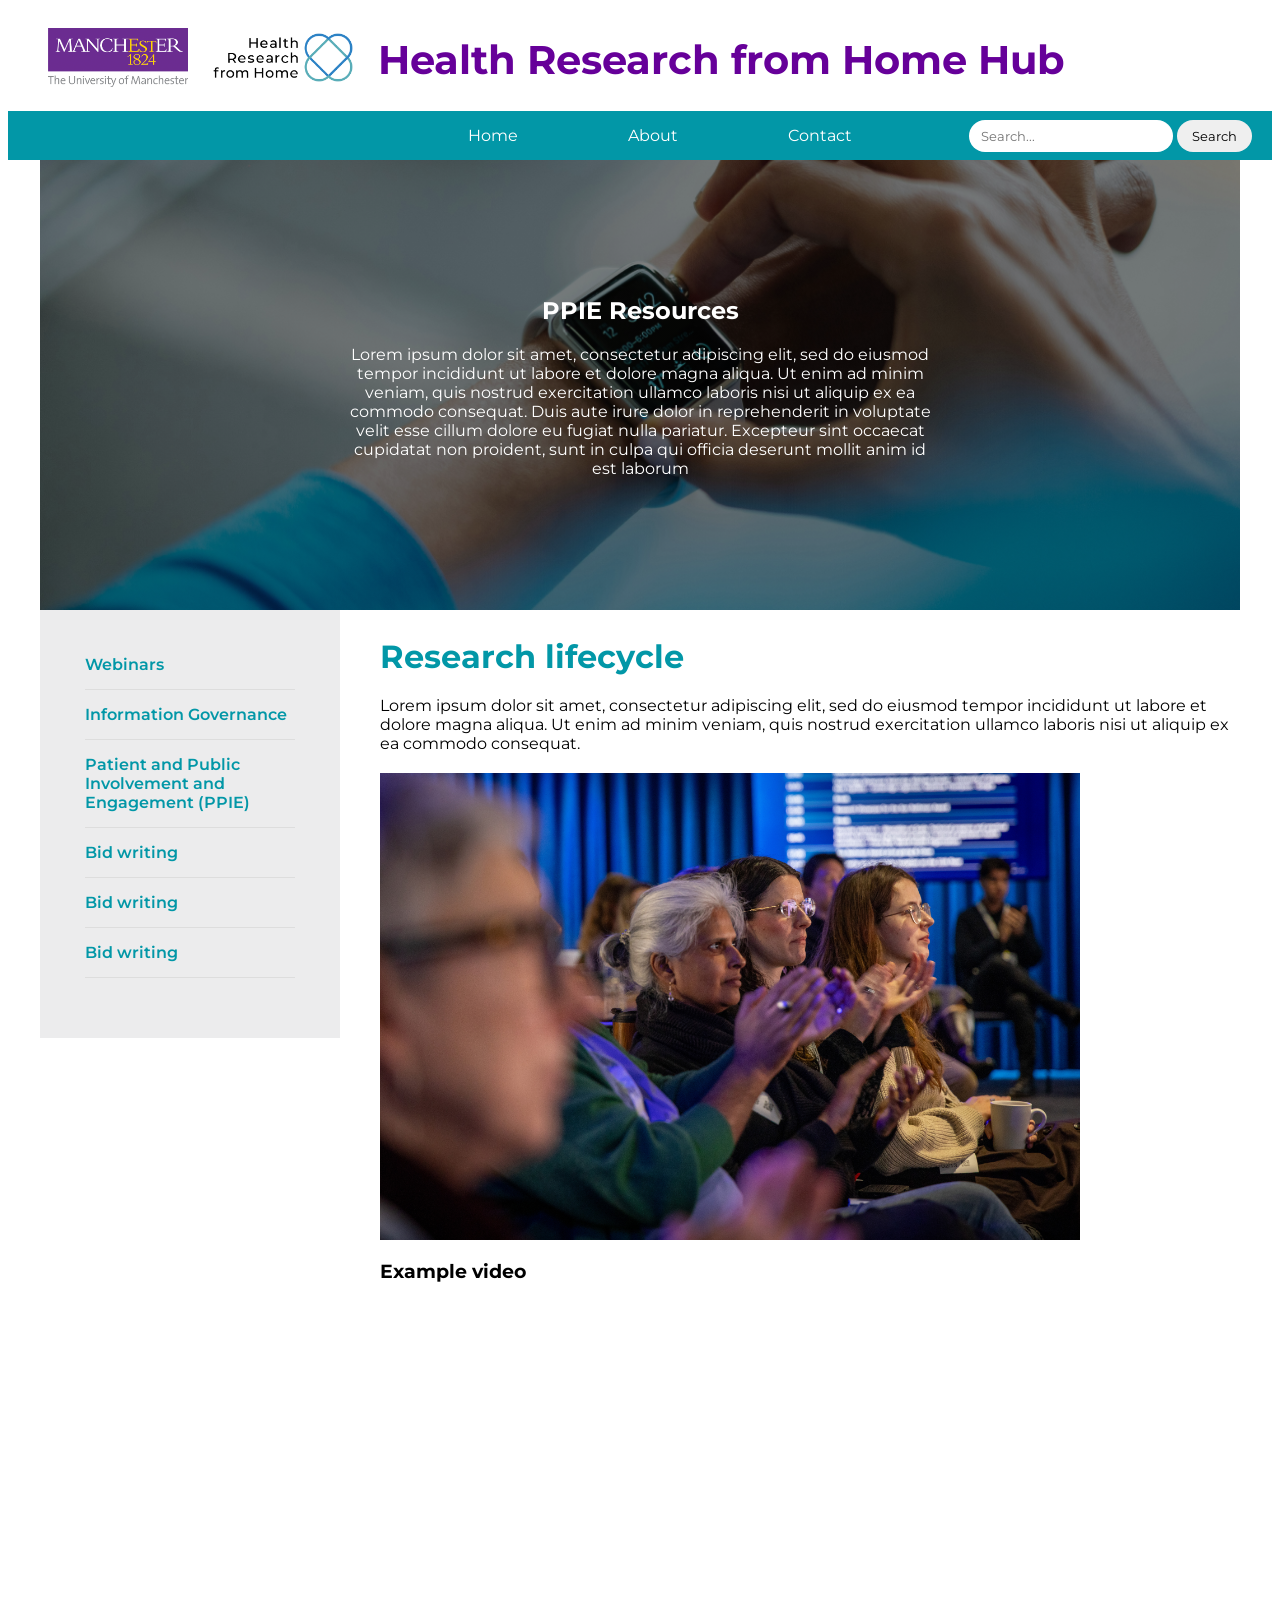
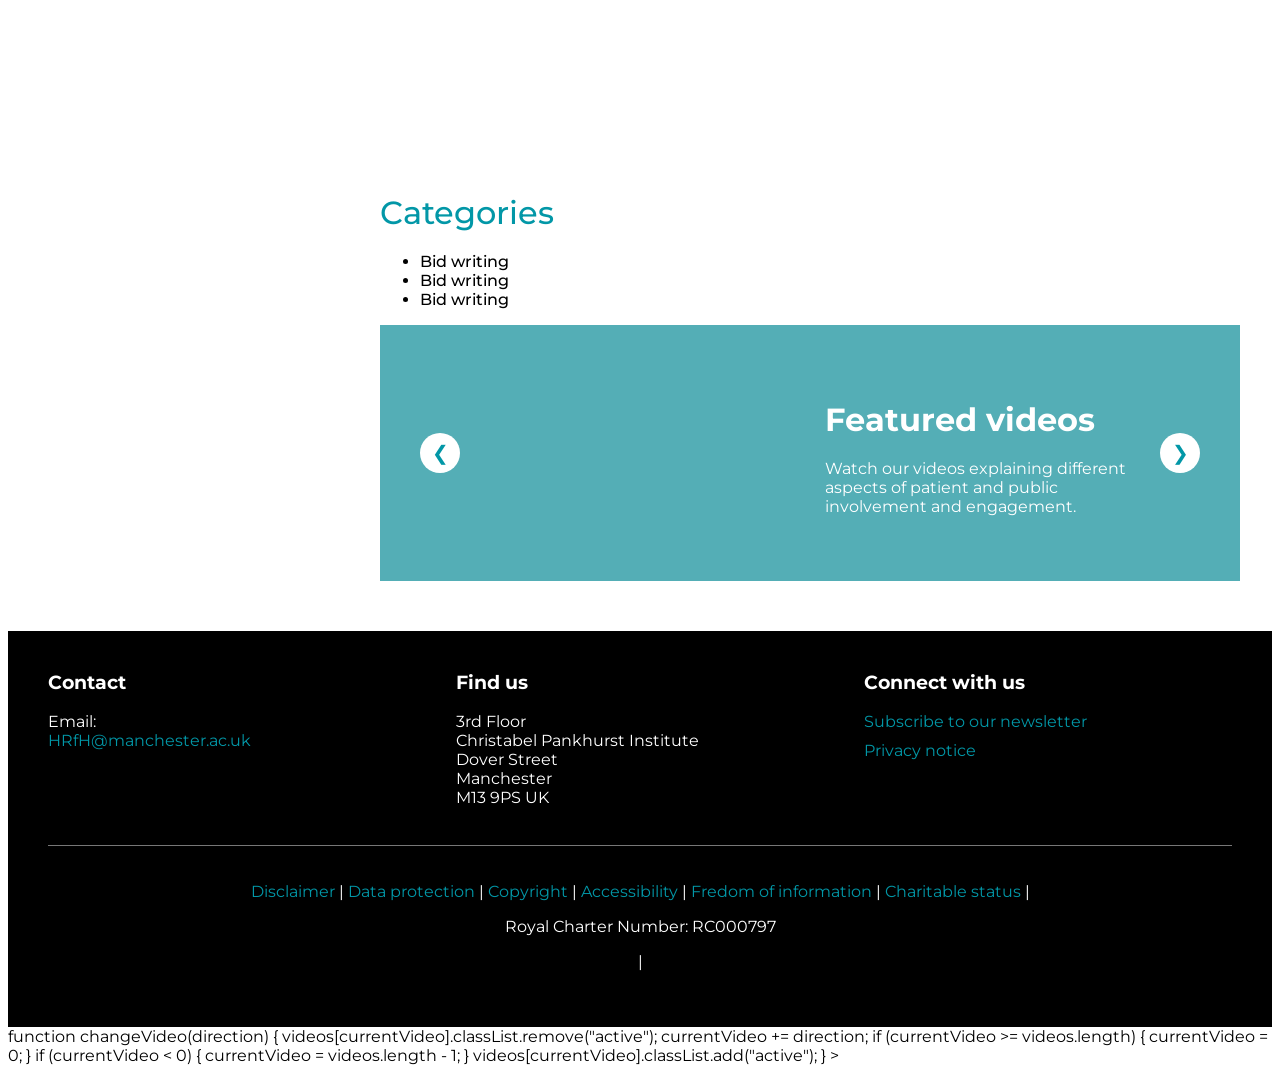
==== ppie.html @ d04a8154 "example ppie page" ====
<!DOCTYPE html>
<html lang="en">

<head>

    <meta charset="UTF-8">
    <meta name="viewport" content="width=device-width, initial-scale=1.0">

    <title>PPIE Resources</title>

    <link rel="stylesheet" href="style.css">

    <!-- Google Font -->
    <link rel="preconnect" href="https://fonts.googleapis.com">
    <link rel="preconnect" href="https://fonts.gstatic.com" crossorigin>
    <link href="https://fonts.googleapis.com/css2?family=Montserrat:wght@100..900&display=swap" rel="stylesheet">

</head>


<body>


<header>

    <div class="logo-title">

        <a href="https://www.manchester.ac.uk/">
            <img src="Images/TAB_col_white_background.png" 
                 alt="University of Manchester logo" 
                 class="logo">
        </a>


        <a href="index.html">
            <img src="Images/HRfH Landscape RGB Logo BLACK TEXT HIGH (1).png" 
                 alt="Health Research from Home logo" 
                 class="logo">
        </a>
        <a href="index.html">
            <h1>Health Research from Home Hub</h1>
        </a>

    </div>



    <nav>
        <ul>
            <li><a href="#">Home</a></li>
            <li><a href="#">About</a></li>
            <li><a href="#">Contact</a></li>

        </ul>

        <form class="search-bar">

            <input type="text" placeholder="Search...">

            <button type="submit">
                Search
            </button>

        </form>


    </nav>


</header>



<div class="site-container">

<main>

    <div class="content-container">
        <div class="hero-image">
            <div class="hero-text">
                <h2>PPIE Resources</h2>
                <p>Lorem ipsum dolor sit amet, consectetur adipiscing elit, sed do eiusmod tempor incididunt ut labore et dolore magna aliqua. Ut enim ad minim veniam, quis nostrud exercitation ullamco laboris nisi ut aliquip ex ea commodo consequat. Duis aute irure dolor in reprehenderit in voluptate velit esse cillum dolore eu fugiat nulla pariatur. Excepteur sint occaecat cupidatat non proident, sunt in culpa qui officia deserunt mollit anim id est laborum</p>
            </div>
        </div>


        <div class="page-layout">
            <aside class="sidebar">
                <ul>
                    <li><a href="https://github.com/Health-Research-From-Home/Webinars">Webinars</a></li>
                    <li><a href="#">Information Governance</a></li>
                    <li><a href="#">Patient and Public Involvement and Engagement (PPIE)</a></li>
                    <li><a href="#">Bid writing</a></li>
                    <li><a href="#">Bid writing</a></li>
                    <li><a href="#">Bid writing</a></li>
                </ul>

            </aside>

<section id="PPIE-text">
    <h2>Research lifecycle</h2>
    <p> Lorem ipsum dolor sit amet, consectetur adipiscing elit, sed do eiusmod 
        tempor incididunt ut labore et dolore magna aliqua. Ut enim ad minim veniam,
        quis nostrud exercitation ullamco laboris nisi ut aliquip ex ea commodo
        consequat. </p>
    <img src="Images/people.jpg" 
         alt="Researchers working together"
         class="content-image">

<section id="videos">
    <h3>Example video</h3>
    <div class="video-box">
        <iframe 
            src="https://www.youtube.com/embed/w8VZLBjD2kw"
            title="Research video"
            allowfullscreen>
        </iframe>
    </div>

<div class="PPIE-categories">
    <h2>Categories</h2>
    <ul>
        <li><a href="#">Bid writing</a></li>
        <li><a href="#">Bid writing</a></li>
        <li><a href="#">Bid writing</a></li>
    </ul>
</div>

<section class="ppie-image-and-text">
    <button class="carousel-arrow prev" onclick="changeVideo(-1)">
        &#10094;
    </button>


    <div class="ppie-video">
        <div class="video-slide active">
            <iframe 
                src="https://www.youtube.com/embed/w8VZLBjD2kw"
                title="Research video"
                allowfullscreen>
            </iframe>
        </div>

        <div class="video-slide">
            <iframe 
                src="https://www.youtube.com/embed/3BJJ30AziPw"
                title="Research video"
                allowfullscreen>
            </iframe>
        </div>
    </div>


    <div class="ppie-image-and-text-text">
        <h2>Featured videos</h2>
        <p>Watch our videos explaining different aspects of patient and public 
            involvement and engagement. </p>
    </div>
    <button class="carousel-arrow next" onclick="changeVideo(1)">
        &#10095;
    </button>

</section>

</div>

</main>

</div>





 <footer>

    <div class="footer-columns">

        <div class="footer-column">
            <h3>Contact</h3>
            <p>Email: <a href="mailto:HRfH@manchester.ac.uk">HRfH@manchester.ac.uk</a></p>
        </div>

        <div class="footer-column">
            <h3>Find us</h3>
            <p>3rd Floor <br>
                Christabel Pankhurst Institute <br>
                Dover Street <br>
                Manchester <br>
                M13 9PS
                UK </p>
        </div>

        <div class="footer-column">
            <h3>Connect with us</h3>
            <a href="https://emarketing.manchester.ac.uk/l/166/hrfhsubscribe">Subscribe to our newsletter</a>
            <a href="https://documents.manchester.ac.uk/display.aspx?DocID=74034">Privacy notice</a>
        </div>

    </div>

    <div class="footer-links">
        <p>
            <a href="https://www.manchester.ac.uk/disclaimer/">Disclaimer</a> |
            <a href="https://www.manchester.ac.uk/about/privacy-information/data-protection/">Data protection</a> |
            <a href="https://www.manchester.ac.uk/copyright/">Copyright</a> |
            <a href="https://sites.manchester.ac.uk/health-research-from-home/accessibility.php">Accessibility</a> |
            <a href="https://www.manchester.ac.uk/about/privacy-information/freedom-information/">Fredom of information</a> |
            <a href="https://www.manchester.ac.uk/about/governance/charitable-status/">Charitable status</a> |
            <p>Royal Charter Number: RC000797</p>|
        </p>
    </div>

</footer>

function changeVideo(direction) {

    videos[currentVideo].classList.remove("active");

    currentVideo += direction;

    if (currentVideo >= videos.length) {
        currentVideo = 0;
    }

    if (currentVideo < 0) {
        currentVideo = videos.length - 1;
    }

    videos[currentVideo].classList.add("active");

}

</body>
</html>>
---- style.css ----
/*homepage */

body {
      font-family: "Montserrat", sans-serif;
}

/* Top logo + title area */
.logo-title {
    display: flex;
    align-items: center;
    gap: 20px;
    padding: 20px;
}

/* Logo size */
.logo {
    width: 140px;
    height: auto;
    object-fit: contain;
    
}

/* Heading styling */
.logo-title h1 {
    margin: 0;
    font-size: 40px;
}

.logo-title {
    display: flex;
    align-items: center;
    gap: 25px;
    padding: 20px 40px;
}

nav {
    background-color: #0297A7;
    position: relative;
    padding: 15px 40px;
}

nav ul {
    display: flex;
    justify-content: center;
    list-style: none;
    gap: 30px;
    margin: 0;
}

nav a {
    color: white;
    text-decoration: none;
    padding: 15px 40px;
    border-radius: 0px;
    transition: background-color 0.3s ease;
}

nav a:hover {
    background-color: grey;
}

.search-bar {
    position: absolute;
    right: 20px;
    top: 50%;
    transform: translateY(-50%);
}

.search-bar input {
    width: 180px;
    padding: 8px 12px;
    border-radius: 20px;
    border: none;
    font-family: inherit;
}

.search-bar button {
    padding: 8px 15px;
    border-radius: 20px;
    border: none;
    cursor: pointer;
    font-family: inherit;
}

nav a {
    color: white;
    text-decoration: none;
}

.logo-title h1 {
    color: #660099;
}

.logo-title a {
    text-decoration: none;
    color: inherit;
}

body, html {
    height: 100%;
}

.hero-image {
    background-image: linear-gradient(
        rgba(0, 0, 0, 0.5),
        rgba(0, 0, 0, 0.5)
    ), url("Images/Smart watch(1).jpg");

    height: 50vh;

    background-position: center;
    background-repeat: no-repeat;
    background-size: cover;

    position: relative;
}

.hero-text {
  text-align: center;
  position: absolute;
  top: 50%;
  left: 50%;
  transform: translate(-50%, -50%);
  color: white;
}
header {
    margin: 0;
    padding: 0;
}


.intro {
    display: flex;
    align-items: center;
    background-color: #f2f2f2;
    padding: 40px;
    gap: 40px;
}

.intro-image {
    flex: 1;
}

.intro-image img {
    width: 100%;
    height: 300px;
    object-fit: cover;
    border-radius: 8px;
}

.intro-text {
    flex: 1;
}

.intro-text h2{
    flex: 1;
    color: #0297A7;
}

main {
    margin: 0;
    padding: 0;
}


.cards {
    display: grid;
    grid-template-columns: repeat(4, 1fr);
    gap: 20px;
    padding: 40px;
}

.card {
    background-color: #ececed;
    box-shadow: 0 4px 8px rgba(0,0,0,0.2);
    border-radius: 8px;
    overflow: hidden;
    text-align: center;

    display: flex;
    flex-direction: column;
}

.container {
    padding: 15px;
    display: flex;
    flex-direction: column;
    flex-grow: 1;
}


.card ul{
    text-align: left;
    display: inline-block;
}

.card img {
    width: 100%;
    height: 200px;
    object-fit: cover;
}

.container {
    padding: 15px;
}

.card-button {
    margin-top: auto;
    align-self: center;
    padding: 10px 20px;
    background-color: #0297A7;
    color: white;
    border-radius: 5px;
    text-decoration: none;
    font-family: inherit;
}

.card-button:hover {
    opacity: 0.8;
}

.card {
    color: inherit;
    text-decoration: none;
}

.container {
  position: relative;
}

.category {
    display: flex;
    align-items: center;
    background-color: #0297A7;
    padding: 40px;
    gap: 40px;
    color: white;
    margin-bottom: 50px;
}

.category-image {
    flex: 1;
}

.category-image img {
    width: 100%;
    height: 300px;
    object-fit: cover;
    border-radius: 8px;
}

.category-text {
    flex: 1;
}

.category-buttons {
    display: flex;
    gap: 15px;
    flex-wrap: wrap;
}

.category-buttons button {
    font-family: inherit;
    padding: 10px 25px;
    border: none;
    border-radius: 5px;
    background-color: white;
    color: #0297A7;
    cursor: pointer;
}

.category-buttons button:hover {
    opacity: 0.8;
}

.site-container {
    max-width: 1200px;
    margin: 0 auto;
    padding: 0 30px;
}

@media (max-width: 768px) {

    .site-container {
        padding: 0 20px;
    }

}

footer {
    background-color: black;
    color: white;
    padding: 40px;
}

.footer-columns {
    display: grid;
    grid-template-columns: repeat(3, 1fr);
    gap: 40px;
    max-width: 1200px;
    margin: auto;
}

.footer-column a {
    color: #0297A7;
    text-decoration: none;
    display: block;
    margin-bottom: 10px;
}
.footer-column h3 {
    margin-top: 0;
}

.footer-column p {
    margin: 8px 0;
}


.footer-links {
    border-top: 1px solid #777;
    margin-top: 30px;
    padding-top: 20px;
    text-align: center;
}

.footer-links a {
    color: #0297A7;
    text-decoration: none;
}

@media (max-width: 700px) {
    .footer-columns {
        grid-template-columns: 1fr;
        text-align: center;
    }
}

/*ppie page */

.page-layout {
    display: flex;
    gap: 40px;
    padding-top: 0;
    padding-left: 0;
    padding-right: 0;
}

.content {
    padding-top: 40px;
}

.sidebar {
    padding: 25px;
    position: sticky;
    top: 20px;
    height: fit-content;
    background-color: #ececed;
}


.sidebar {
    width: 250px;
    flex-shrink: 0;
}


.sidebar ul {
    list-style: none;
    padding: 0;
    margin: 0;
    padding: 20px;
}


.sidebar li {
    margin-bottom: 15px;
    border-bottom: 1px solid #ddd;
    padding-bottom: 15px;
    margin-bottom: 15px;
}


.sidebar a {
    color: #0297A7;
    text-decoration: none;
    font-weight: 600;
}


.sidebar a:hover {
    text-decoration: underline;
}

.content-image {
    width: 100%;
    max-width: 700px;
    height: auto;
    display: block;
    margin: 20px 0;
}

#PPIE-text h2 {
    color: #0297A7;
    font-size: 2rem;
    margin-bottom: 20px;
}

/* other example video */
.video-box {
    padding: 30px;
    border-radius: 8px;
    margin-top: 30px;
}


.video-box iframe {
    width: 100%;
    max-width: 700px;
    aspect-ratio: 16 / 9;
    border: none;
    display: block;
}

.PPIE-categories h2 {
    color: black;
    font-weight: 500;
}

.PPIE-categories a {
    color: black;
    text-decoration: none;
    font-weight: 500;
}

/*video carousel example */
.ppie-image-and-text {
    display: flex;
    align-items: center;
    background-color: #54AEB6;
    padding: 40px;
    gap: 30px;
    margin-bottom: 50px;
}

.carousel-arrow {
    flex-shrink: 0;
    background-color: white;
    color: #0297A7;
    border: none;
    width: 40px;
    height: 40px;
    border-radius: 50%;
    cursor: pointer;
    font-size: 20px;
}


.carousel-arrow:hover {
    opacity: 0.8;
}

.ppie-video {
    flex: 1;
}


.video-slide {
    display: none;
}


.video-slide.active {
    display: block;
}


.video-slide iframe {
    width: 100%;
    aspect-ratio: 16 / 9;
    border: none;
}

.ppie-image-and-text-text {
    flex: 1;
    color: white;
}

#PPIE-text .ppie-image-and-text-text h2 {
    color: white;
}
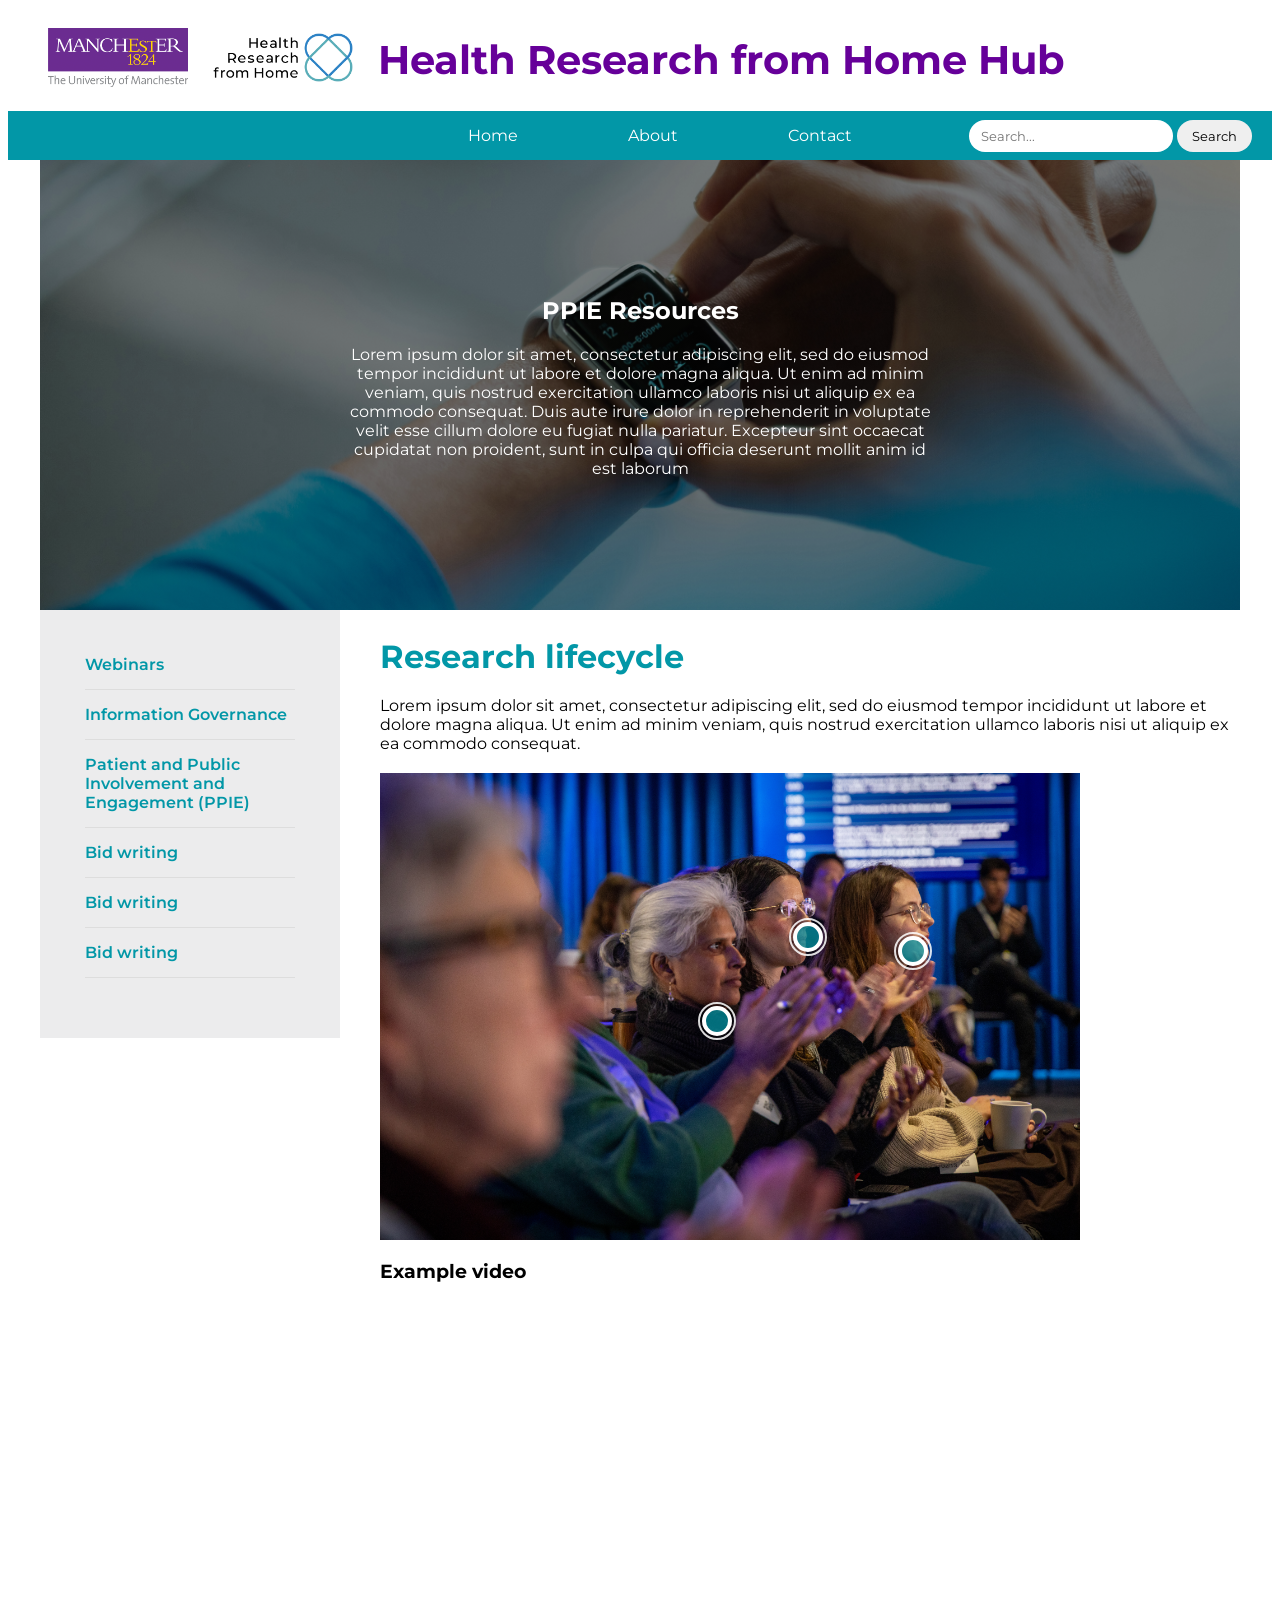
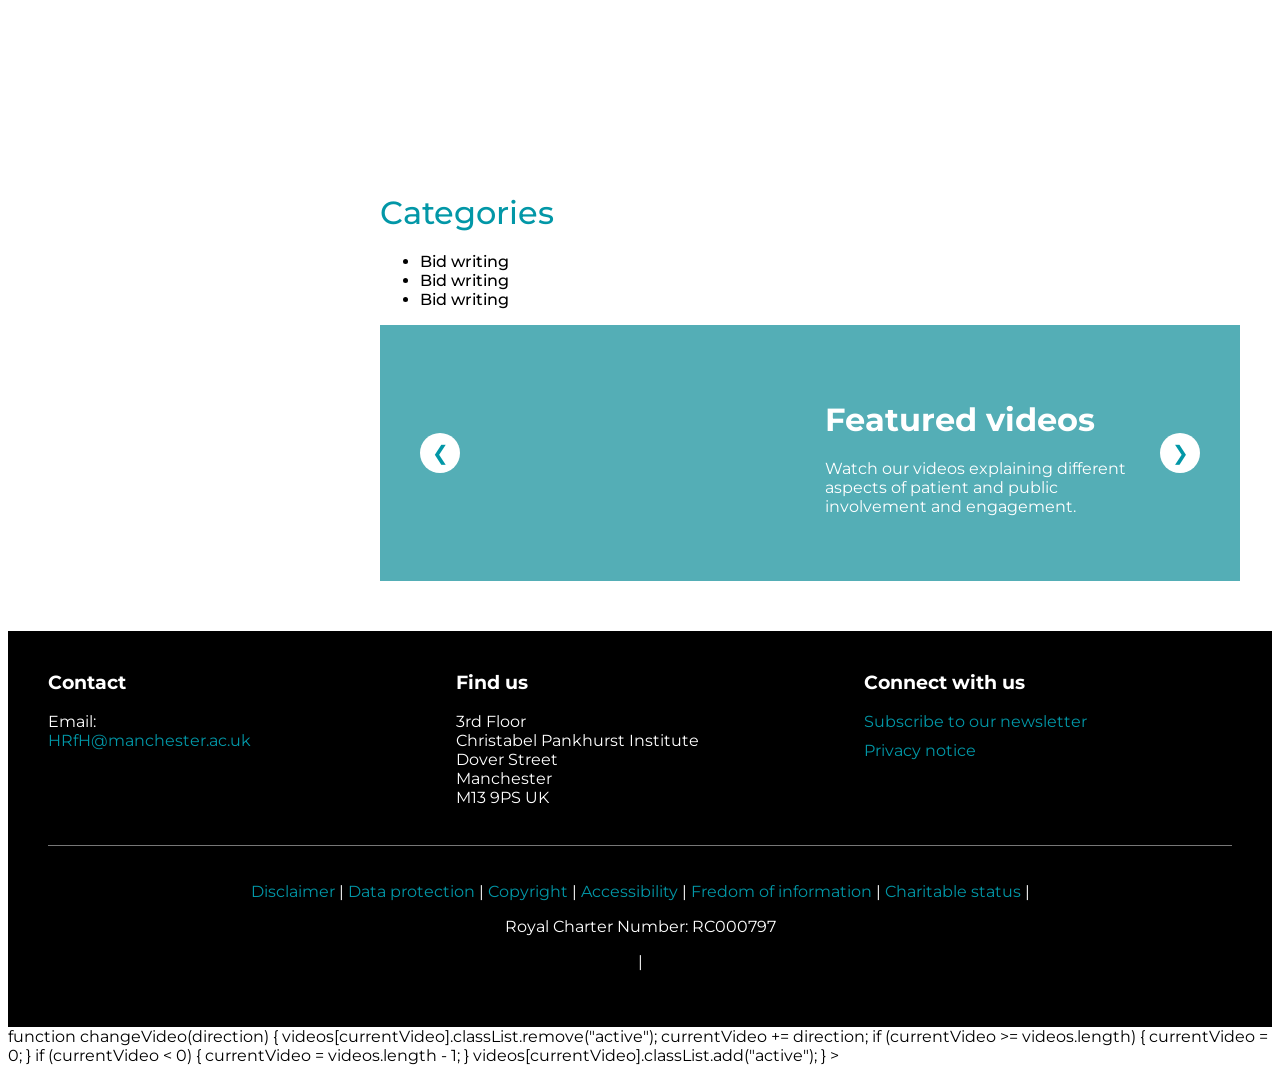
==== commit e114e6d4: "Added hover dots to the PPIE page image." ====
--- a/ppie.html
+++ b/ppie.html
@@ -103,9 +103,41 @@
         tempor incididunt ut labore et dolore magna aliqua. Ut enim ad minim veniam,
         quis nostrud exercitation ullamco laboris nisi ut aliquip ex ea commodo
         consequat. </p>
-    <img src="Images/people.jpg" 
-         alt="Researchers working together"
-         class="content-image">
+    <div class="interactive-image" aria-label="Explore PPIE topics in the research lifecycle">
+        <img src="Images/people.jpg"
+             alt="Audience members taking part in a research event"
+             class="content-image">
+
+        <a class="image-hotspot hotspot-planning" href="#bid-writing"
+           aria-label="Planning with people — go to Bid writing">
+            <span class="hotspot-marker" aria-hidden="true"></span>
+            <span class="hotspot-card">
+                <strong>Planning with people</strong>
+                Bring public contributors into the process early to help shape a clear, relevant proposal.
+                <span class="hotspot-link">Explore bid writing <span aria-hidden="true">→</span></span>
+            </span>
+        </a>
+
+        <a class="image-hotspot hotspot-perspectives" href="#bid-writing"
+           aria-label="Different perspectives — go to Bid writing">
+            <span class="hotspot-marker" aria-hidden="true"></span>
+            <span class="hotspot-card">
+                <strong>Different perspectives</strong>
+                Show how lived experience has influenced the research question, design and outcomes.
+                <span class="hotspot-link">Explore bid writing <span aria-hidden="true">→</span></span>
+            </span>
+        </a>
+
+        <a class="image-hotspot hotspot-impact" href="#bid-writing"
+           aria-label="Making an impact — go to Bid writing">
+            <span class="hotspot-marker" aria-hidden="true"></span>
+            <span class="hotspot-card hotspot-card-right">
+                <strong>Making an impact</strong>
+                Explain how contributors will remain involved and how their input will make a difference.
+                <span class="hotspot-link">Explore bid writing <span aria-hidden="true">→</span></span>
+            </span>
+        </a>
+    </div>
 
 <section id="videos">
     <h3>Example video</h3>
@@ -120,7 +152,7 @@
 <div class="PPIE-categories">
     <h2>Categories</h2>
     <ul>
-        <li><a href="#">Bid writing</a></li>
+        <li id="bid-writing"><a href="#">Bid writing</a></li>
         <li><a href="#">Bid writing</a></li>
         <li><a href="#">Bid writing</a></li>
     </ul>
@@ -232,4 +264,4 @@
 }
 
 </body>
-</html>>+</html>>
--- a/style.css
+++ b/style.css
@@ -398,6 +398,177 @@
     height: auto;
     display: block;
     margin: 20px 0;
+}
+
+.interactive-image {
+    position: relative;
+    width: 100%;
+    max-width: 700px;
+    margin: 20px 0;
+}
+
+.interactive-image .content-image {
+    margin: 0;
+}
+
+.image-hotspot {
+    position: absolute;
+    z-index: 1;
+    color: #1b1b1b;
+    text-decoration: none;
+}
+
+.image-hotspot:hover,
+.image-hotspot:focus,
+.image-hotspot:focus-visible {
+    z-index: 10;
+}
+
+.hotspot-planning {
+    left: 46%;
+    top: 50%;
+}
+
+.hotspot-perspectives {
+    left: 59%;
+    top: 32%;
+}
+
+.hotspot-impact {
+    left: 74%;
+    top: 35%;
+}
+
+.hotspot-marker {
+    position: relative;
+    z-index: 1;
+    display: block;
+    width: 22px;
+    height: 22px;
+    border: 4px solid white;
+    border-radius: 50%;
+    background: rgba(2, 151, 167, 0.72);
+    box-shadow: 0 2px 8px rgba(0, 0, 0, 0.45);
+    transition: transform 160ms ease, background-color 160ms ease;
+}
+
+.hotspot-marker::after {
+    content: "";
+    position: absolute;
+    inset: -8px;
+    border: 2px solid rgba(255, 255, 255, 0.85);
+    border-radius: 50%;
+    animation: hotspot-pulse 2s infinite;
+}
+
+.hotspot-card {
+    position: absolute;
+    z-index: 2;
+    left: 50%;
+    bottom: calc(100% + 13px);
+    width: 220px;
+    padding: 14px 16px;
+    border-radius: 8px;
+    background: white;
+    box-shadow: 0 5px 18px rgba(0, 0, 0, 0.25);
+    font-size: 0.84rem;
+    line-height: 1.45;
+    opacity: 0;
+    visibility: hidden;
+    pointer-events: none;
+    transform: translate(-50%, 8px);
+    transition: opacity 160ms ease, transform 160ms ease, visibility 160ms ease;
+}
+
+.hotspot-card::after {
+    content: "";
+    position: absolute;
+    left: 50%;
+    top: 100%;
+    border: 8px solid transparent;
+    border-top-color: white;
+    transform: translateX(-50%);
+}
+
+.hotspot-card strong,
+.hotspot-link {
+    display: block;
+}
+
+.hotspot-card strong {
+    margin-bottom: 4px;
+    color: #007A87;
+    font-size: 0.95rem;
+}
+
+.hotspot-link {
+    margin-top: 8px;
+    color: #007A87;
+    font-weight: 700;
+}
+
+.image-hotspot:hover .hotspot-card,
+.image-hotspot:focus .hotspot-card,
+.image-hotspot:focus-visible .hotspot-card {
+    opacity: 1;
+    visibility: visible;
+    transform: translate(-50%, 0);
+}
+
+.image-hotspot:hover .hotspot-marker,
+.image-hotspot:focus .hotspot-marker {
+    background: rgba(107, 44, 145, 0.82);
+    transform: scale(1.14);
+}
+
+.image-hotspot:focus-visible {
+    outline: 3px solid #ffcc33;
+    outline-offset: 5px;
+    border-radius: 50%;
+}
+
+@keyframes hotspot-pulse {
+    0%, 100% { transform: scale(0.8); opacity: 0; }
+    45% { opacity: 0.8; }
+    80% { transform: scale(1.35); opacity: 0; }
+}
+
+@media (prefers-reduced-motion: reduce) {
+    .hotspot-marker::after {
+        animation: none;
+    }
+}
+
+@media (max-width: 600px) {
+    .hotspot-card {
+        width: min(190px, 55vw);
+        padding: 10px 12px;
+        font-size: 0.75rem;
+    }
+
+    .hotspot-card-right {
+        right: -8px;
+        left: auto;
+        transform: translate(0, 8px);
+    }
+
+    .hotspot-card-right::after {
+        right: 12px;
+        left: auto;
+        transform: none;
+    }
+
+    .image-hotspot:hover .hotspot-card-right,
+    .image-hotspot:focus .hotspot-card-right,
+    .image-hotspot:focus-visible .hotspot-card-right {
+        transform: translate(0, 0);
+    }
+
+    .hotspot-marker {
+        width: 16px;
+        height: 16px;
+        border-width: 3px;
+    }
 }
 
 #PPIE-text h2 {
@@ -488,4 +659,4 @@
 
 #PPIE-text .ppie-image-and-text-text h2 {
     color: white;
-}+}
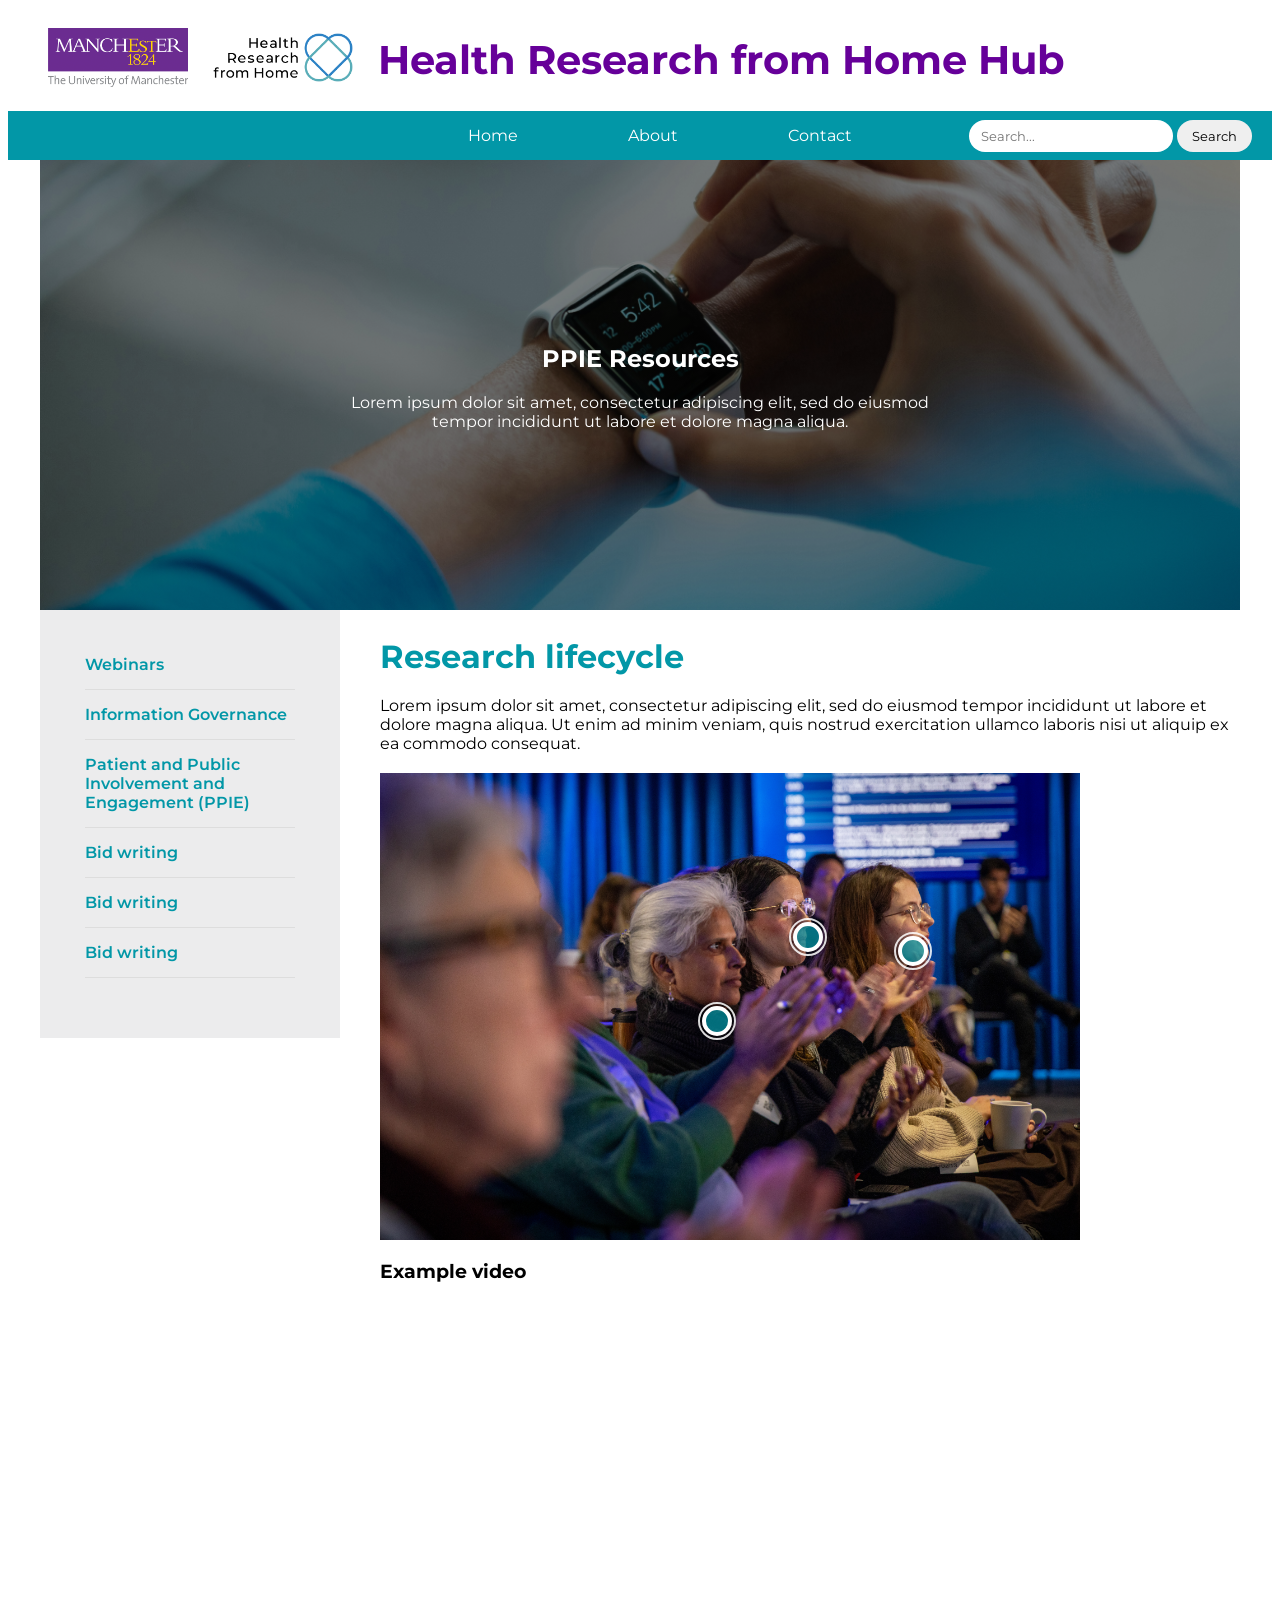
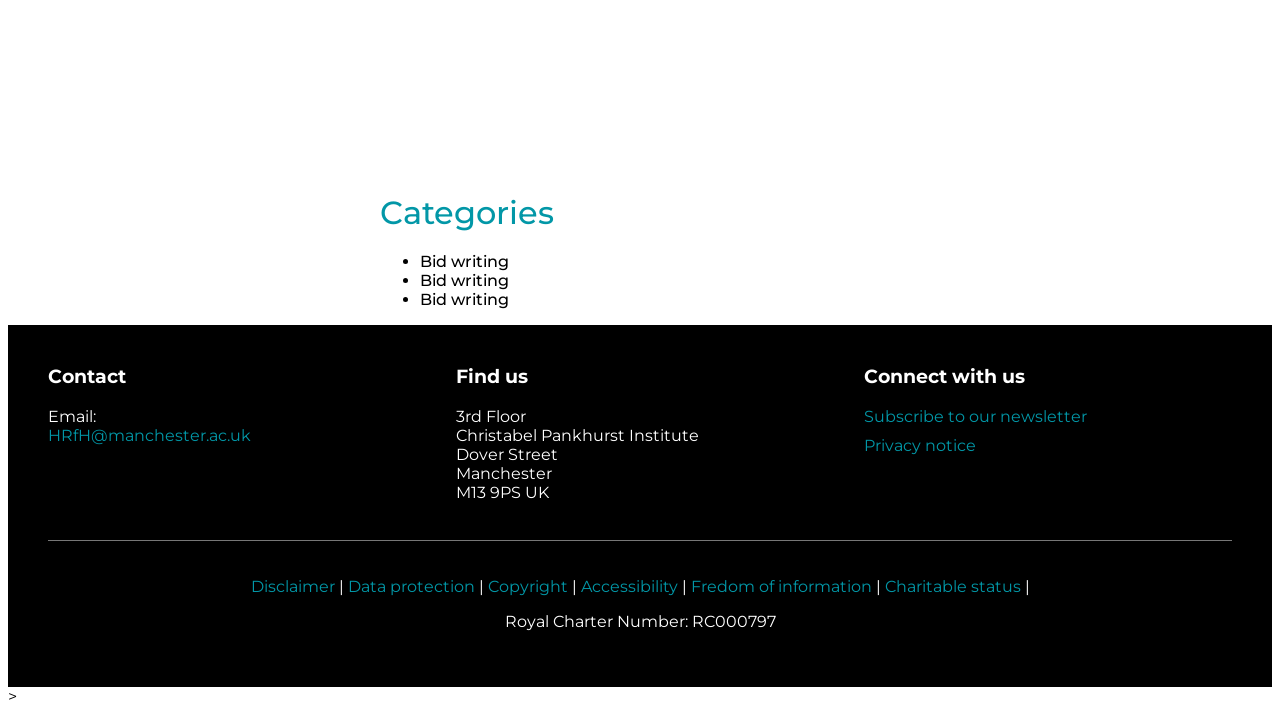
==== commit 1443735f: "optimised for mobile" ====
--- a/ppie.html
+++ b/ppie.html
@@ -79,7 +79,7 @@
         <div class="hero-image">
             <div class="hero-text">
                 <h2>PPIE Resources</h2>
-                <p>Lorem ipsum dolor sit amet, consectetur adipiscing elit, sed do eiusmod tempor incididunt ut labore et dolore magna aliqua. Ut enim ad minim veniam, quis nostrud exercitation ullamco laboris nisi ut aliquip ex ea commodo consequat. Duis aute irure dolor in reprehenderit in voluptate velit esse cillum dolore eu fugiat nulla pariatur. Excepteur sint occaecat cupidatat non proident, sunt in culpa qui officia deserunt mollit anim id est laborum</p>
+                <p>Lorem ipsum dolor sit amet, consectetur adipiscing elit, sed do eiusmod tempor incididunt ut labore et dolore magna aliqua.</p>
             </div>
         </div>
 
@@ -158,43 +158,6 @@
     </ul>
 </div>
 
-<section class="ppie-image-and-text">
-    <button class="carousel-arrow prev" onclick="changeVideo(-1)">
-        &#10094;
-    </button>
-
-
-    <div class="ppie-video">
-        <div class="video-slide active">
-            <iframe 
-                src="https://www.youtube.com/embed/w8VZLBjD2kw"
-                title="Research video"
-                allowfullscreen>
-            </iframe>
-        </div>
-
-        <div class="video-slide">
-            <iframe 
-                src="https://www.youtube.com/embed/3BJJ30AziPw"
-                title="Research video"
-                allowfullscreen>
-            </iframe>
-        </div>
-    </div>
-
-
-    <div class="ppie-image-and-text-text">
-        <h2>Featured videos</h2>
-        <p>Watch our videos explaining different aspects of patient and public 
-            involvement and engagement. </p>
-    </div>
-    <button class="carousel-arrow next" onclick="changeVideo(1)">
-        &#10095;
-    </button>
-
-</section>
-
-</div>
 
 </main>
 
@@ -239,29 +202,12 @@
             <a href="https://sites.manchester.ac.uk/health-research-from-home/accessibility.php">Accessibility</a> |
             <a href="https://www.manchester.ac.uk/about/privacy-information/freedom-information/">Fredom of information</a> |
             <a href="https://www.manchester.ac.uk/about/governance/charitable-status/">Charitable status</a> |
-            <p>Royal Charter Number: RC000797</p>|
+            <p>Royal Charter Number: RC000797</p>
         </p>
     </div>
 
 </footer>
 
-function changeVideo(direction) {
-
-    videos[currentVideo].classList.remove("active");
-
-    currentVideo += direction;
-
-    if (currentVideo >= videos.length) {
-        currentVideo = 0;
-    }
-
-    if (currentVideo < 0) {
-        currentVideo = videos.length - 1;
-    }
-
-    videos[currentVideo].classList.add("active");
-
-}
 
 </body>
 </html>>
--- a/style.css
+++ b/style.css
@@ -32,6 +32,25 @@
     align-items: center;
     gap: 25px;
     padding: 20px 40px;
+}
+
+/* makes the header and logo area mobile responsive */
+
+@media (max-width: 768px) {
+
+    .logo-title {
+        flex-wrap: wrap;
+        justify-content: center;
+        text-align: center;
+        padding: 15px 20px;
+        gap: 15px;
+    }
+
+    .logo-title h1 {
+        font-size: 2rem;
+        width: 100%;
+    }
+
 }
 
 nav {
@@ -124,6 +143,33 @@
   transform: translate(-50%, -50%);
   color: white;
 }
+
+/* makes hero bit optimised for mobile */
+
+@media (max-width: 768px) {
+
+    .hero-image {
+        height: 40vh;
+        min-height: 280px;
+    }
+
+    .hero-text {
+        width: 90%;
+        max-width: 500px;
+        padding: 0 20px;
+    }
+
+    .hero-text h2 {
+        font-size: 2rem;
+    }
+
+    .hero-text p {
+        font-size: 1rem;
+        line-height: 1.6;
+    }
+
+}
+
 header {
     margin: 0;
     padding: 0;
@@ -169,6 +215,23 @@
     grid-template-columns: repeat(4, 1fr);
     gap: 20px;
     padding: 40px;
+}
+
+/* mobile and tablet responsive */
+
+/* Tablets */
+@media (max-width: 1024px) {
+    .cards {
+        grid-template-columns: repeat(2, 1fr);
+    }
+}
+
+/* Phones */
+@media (max-width: 768px) {
+    .cards {
+        grid-template-columns: 1fr;
+        padding: 20px;
+    }
 }
 
 .card {
@@ -390,6 +453,27 @@
 
 .sidebar a:hover {
     text-decoration: underline;
+}
+
+/* makes the two columns mobile accessible */
+
+@media (max-width: 768px) {
+
+    .page-layout {
+        flex-direction: column;
+        gap: 20px;
+    }
+
+    .sidebar {
+        width: 100%;
+        position: static;   /* Stops the sticky behaviour on mobile */
+        padding: 20px;
+    }
+
+    .content {
+        padding-top: 0;
+    }
+
 }
 
 .content-image {
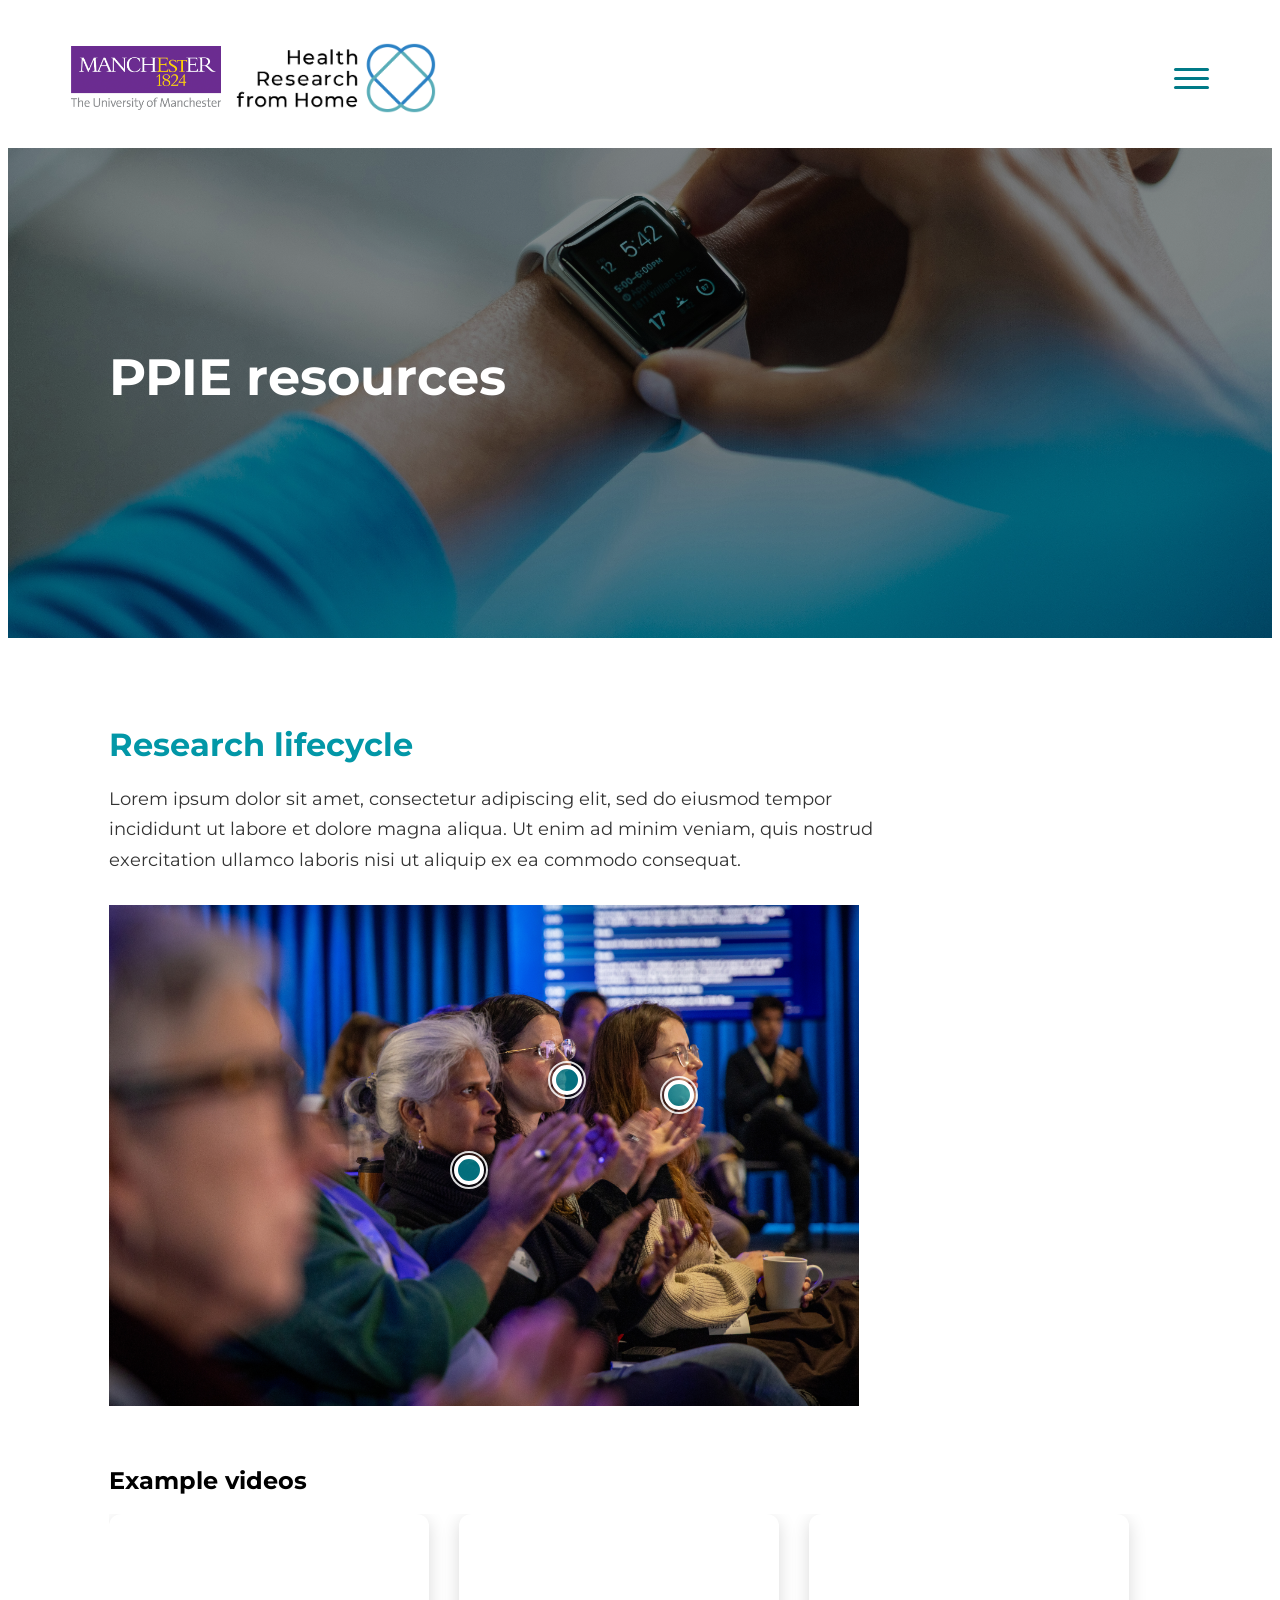
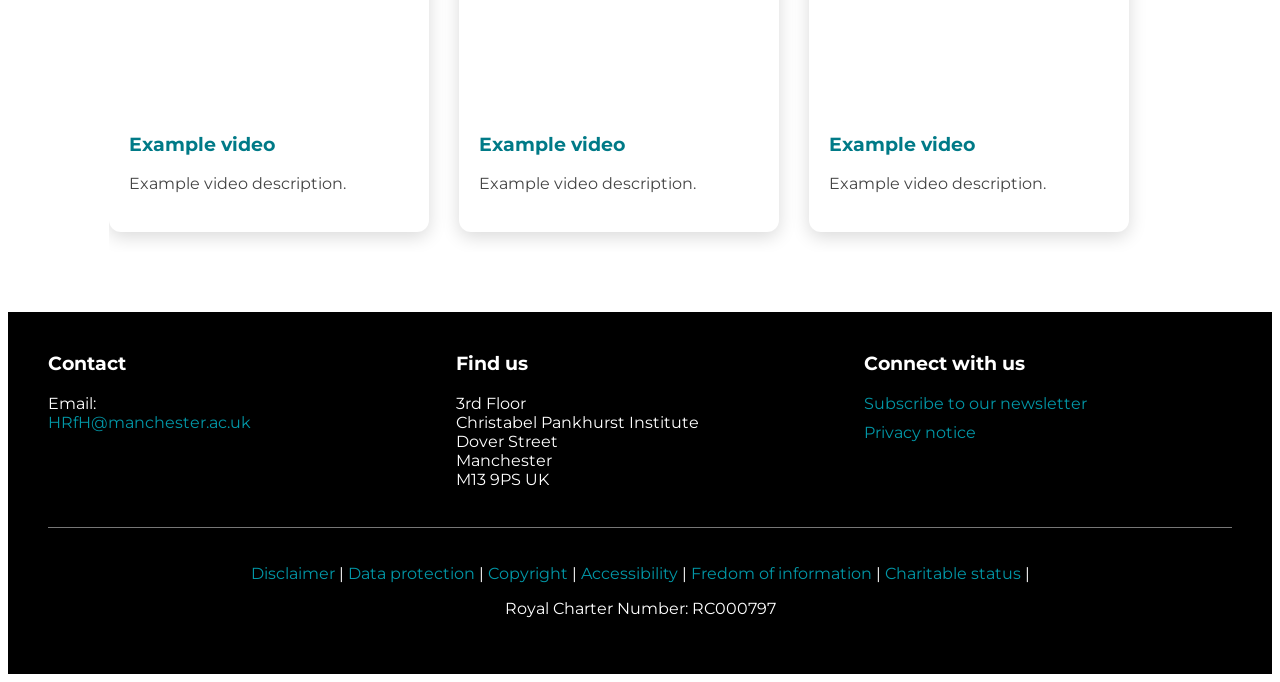
==== commit 9bbd7051: "Hero layout idea" ====
--- a/ppie.html
+++ b/ppie.html
@@ -10,9 +10,9 @@
 
     <link rel="stylesheet" href="style.css">
 
-    <!-- Google Font -->
     <link rel="preconnect" href="https://fonts.googleapis.com">
     <link rel="preconnect" href="https://fonts.gstatic.com" crossorigin>
+
     <link href="https://fonts.googleapis.com/css2?family=Montserrat:wght@100..900&display=swap" rel="stylesheet">
 
 </head>
@@ -21,150 +21,308 @@
 <body>
 
 
-<header>
-
-    <div class="logo-title">
-
-        <a href="https://www.manchester.ac.uk/">
-            <img src="Images/TAB_col_white_background.png" 
-                 alt="University of Manchester logo" 
-                 class="logo">
-        </a>
-
-
-        <a href="index.html">
-            <img src="Images/HRfH Landscape RGB Logo BLACK TEXT HIGH (1).png" 
-                 alt="Health Research from Home logo" 
-                 class="logo">
-        </a>
-        <a href="index.html">
-            <h1>Health Research from Home Hub</h1>
-        </a>
-
-    </div>
-
-
-
-    <nav>
-        <ul>
-            <li><a href="#">Home</a></li>
-            <li><a href="#">About</a></li>
-            <li><a href="#">Contact</a></li>
-
-        </ul>
-
-        <form class="search-bar">
-
-            <input type="text" placeholder="Search...">
-
-            <button type="submit">
-                Search
-            </button>
-
-        </form>
+<header class="subpage-hero">
+
+
+    <nav class="subpage-navbar">
+
+
+        <div class="subpage-logo">
+
+            <img src="Images/TAB_col_white_background.png" alt="Logo 1">
+
+            <img src="Images/HRfH Landscape RGB Logo BLACK TEXT HIGH (1).png" alt="Logo 2">
+
+        </div>
+
+
+
+        <div class="menu-container">
+
+
+            <div class="hamburger">
+
+                <span></span>
+                <span></span>
+                <span></span>
+
+            </div>
+
+
+
+            <ul class="nav-links">
+
+                <li><a href="index.html">Home</a></li>
+                <li><a href="#">About</a></li>
+                <li><a href="#">Services</a></li>
+                <li><a href="#">Contact</a></li>
+
+            </ul>
+
+
+        </div>
 
 
     </nav>
 
 
+
+    <div class="subpage-hero-content">
+
+        <h1>
+            PPIE resources
+        </h1>
+
+    </div>
+
+
 </header>
 
 
 
-<div class="site-container">
-
-<main>
-
-    <div class="content-container">
-        <div class="hero-image">
-            <div class="hero-text">
-                <h2>PPIE Resources</h2>
-                <p>Lorem ipsum dolor sit amet, consectetur adipiscing elit, sed do eiusmod tempor incididunt ut labore et dolore magna aliqua.</p>
-            </div>
-        </div>
-
-
-        <div class="page-layout">
-            <aside class="sidebar">
-                <ul>
-                    <li><a href="https://github.com/Health-Research-From-Home/Webinars">Webinars</a></li>
-                    <li><a href="#">Information Governance</a></li>
-                    <li><a href="#">Patient and Public Involvement and Engagement (PPIE)</a></li>
-                    <li><a href="#">Bid writing</a></li>
-                    <li><a href="#">Bid writing</a></li>
-                    <li><a href="#">Bid writing</a></li>
-                </ul>
-
-            </aside>
+
+
+<main class="subpage-content">
+
+
 
 <section id="PPIE-text">
+
+
     <h2>Research lifecycle</h2>
-    <p> Lorem ipsum dolor sit amet, consectetur adipiscing elit, sed do eiusmod 
+
+
+    <p>
+        Lorem ipsum dolor sit amet, consectetur adipiscing elit, sed do eiusmod 
         tempor incididunt ut labore et dolore magna aliqua. Ut enim ad minim veniam,
         quis nostrud exercitation ullamco laboris nisi ut aliquip ex ea commodo
-        consequat. </p>
+        consequat.
+    </p>
+
+
+
+
+
+    <!-- INTERACTIVE IMAGE -->
+
     <div class="interactive-image" aria-label="Explore PPIE topics in the research lifecycle">
+
+
         <img src="Images/people.jpg"
              alt="Audience members taking part in a research event"
              class="content-image">
 
-        <a class="image-hotspot hotspot-planning" href="#bid-writing"
-           aria-label="Planning with people — go to Bid writing">
-            <span class="hotspot-marker" aria-hidden="true"></span>
+
+
+        <a href="#" class="image-hotspot hotspot-planning">
+
+            <span class="hotspot-marker"></span>
+
             <span class="hotspot-card">
-                <strong>Planning with people</strong>
-                Bring public contributors into the process early to help shape a clear, relevant proposal.
-                <span class="hotspot-link">Explore bid writing <span aria-hidden="true">→</span></span>
+
+                <strong>Planning</strong>
+
+                Think about public involvement from the beginning of the research journey.
+
+                <span class="hotspot-link">
+                    Learn more
+                </span>
+
             </span>
+
         </a>
 
-        <a class="image-hotspot hotspot-perspectives" href="#bid-writing"
-           aria-label="Different perspectives — go to Bid writing">
-            <span class="hotspot-marker" aria-hidden="true"></span>
+
+
+
+
+        <a href="#" class="image-hotspot hotspot-perspectives">
+
+
+            <span class="hotspot-marker"></span>
+
+
             <span class="hotspot-card">
-                <strong>Different perspectives</strong>
-                Show how lived experience has influenced the research question, design and outcomes.
-                <span class="hotspot-link">Explore bid writing <span aria-hidden="true">→</span></span>
+
+                <strong>Perspectives</strong>
+
+                Work with communities to understand different viewpoints and experiences.
+
+                <span class="hotspot-link">
+                    Learn more
+                </span>
+
             </span>
+
+
         </a>
 
-        <a class="image-hotspot hotspot-impact" href="#bid-writing"
-           aria-label="Making an impact — go to Bid writing">
-            <span class="hotspot-marker" aria-hidden="true"></span>
-            <span class="hotspot-card hotspot-card-right">
-                <strong>Making an impact</strong>
-                Explain how contributors will remain involved and how their input will make a difference.
-                <span class="hotspot-link">Explore bid writing <span aria-hidden="true">→</span></span>
+
+
+
+
+
+        <a href="#" class="image-hotspot hotspot-impact">
+
+
+            <span class="hotspot-marker"></span>
+
+
+            <span class="hotspot-card">
+
+                <strong>Impact</strong>
+
+                Show how involvement has influenced the research outcomes.
+
+                <span class="hotspot-link">
+                    Learn more
+                </span>
+
             </span>
+
+
         </a>
-    </div>
-
-<section id="videos">
-    <h3>Example video</h3>
-    <div class="video-box">
-        <iframe 
-            src="https://www.youtube.com/embed/w8VZLBjD2kw"
-            title="Research video"
-            allowfullscreen>
-        </iframe>
-    </div>
-
-<div class="PPIE-categories">
-    <h2>Categories</h2>
-    <ul>
-        <li id="bid-writing"><a href="#">Bid writing</a></li>
-        <li><a href="#">Bid writing</a></li>
-        <li><a href="#">Bid writing</a></li>
-    </ul>
-</div>
+
+
+
+    </div>
+
+
+
+</section>
+
+
+
+
+
+
+
+<!-- VIDEO CARDS -->
+
+
+<section class="video-resources">
+
+
+    <h2>
+        Example videos
+    </h2>
+
+
+
+    <div class="video-card-container">
+
+
+
+        <article class="video-card">
+
+
+            <iframe 
+                src="https://www.youtube.com/embed/w8VZLBjD2kw"
+                title="Research video"
+                allowfullscreen>
+            </iframe>
+
+
+
+            <div class="video-card-content">
+
+
+                <h3>
+                    Example video
+                </h3>
+
+
+                <p>
+                    Example video description.
+                </p>
+
+
+            </div>
+
+
+        </article>
+
+
+
+
+
+
+
+        <article class="video-card">
+
+
+            <iframe 
+                src="https://www.youtube.com/embed/VIDEO2"
+                title="Research video"
+                allowfullscreen>
+            </iframe>
+
+
+
+            <div class="video-card-content">
+
+
+                <h3>
+                    Example video
+                </h3>
+
+
+                <p>
+                    Example video description.
+                </p>
+
+
+            </div>
+
+
+        </article>
+
+
+
+
+
+
+
+        <article class="video-card">
+
+
+            <iframe 
+                src="https://www.youtube.com/embed/VIDEO3"
+                title="Research video"
+                allowfullscreen>
+            </iframe>
+
+
+
+            <div class="video-card-content">
+
+
+                <h3>
+                    Example video
+                </h3>
+
+
+                <p>
+                    Example video description.
+                </p>
+
+
+            </div>
+
+
+        </article>
+
+
+
+
+    </div>
+
+
+</section>
+
 
 
 </main>
-
-</div>
-
-
-
 
 
  <footer>
@@ -209,5 +367,8 @@
 </footer>
 
 
+
+
 </body>
-</html>>
+
+</html>
--- a/style.css
+++ b/style.css
@@ -5,174 +5,299 @@
       font-family: "Montserrat", sans-serif;
 }
 
-/* Top logo + title area */
-.logo-title {
-    display: flex;
-    align-items: center;
-    gap: 20px;
-    padding: 20px;
-}
-
-/* Logo size */
+/* Homepage */
+
+/* Only affect hero section elements */
+.hero,
+.hero * {
+  box-sizing: border-box;
+}
+
+
+body {
+  font-family: "Montserrat", sans-serif;
+}
+
+
+/* Hero section */
+.hero {
+  height: 100vh;
+
+  background:
+    linear-gradient(
+      rgba(0, 0, 0, 0.45),
+      rgba(0, 0, 0, 0.45)
+    ),
+    url("Images/Smart watch(1).jpg");
+
+  background-size: cover;
+  background-position: center;
+
+  color: white;
+  position: relative;
+}
+
+
+/* Transparent overlay navigation */
+.navbar {
+  position: absolute;
+  top: 0;
+  left: 0;
+
+  width: 100%;
+  z-index: 10;
+
+  display: flex;
+  align-items: center;
+  justify-content: space-between;
+
+  padding: 35px 5%;
+
+  background: transparent;
+}
+
+
+/* Logos */
 .logo {
-    width: 140px;
-    height: auto;
-    object-fit: contain;
-    
-}
-
-/* Heading styling */
-.logo-title h1 {
-    margin: 0;
-    font-size: 40px;
-}
-
-.logo-title {
-    display: flex;
-    align-items: center;
-    gap: 25px;
-    padding: 20px 40px;
-}
-
-/* makes the header and logo area mobile responsive */
-
-@media (max-width: 768px) {
-
-    .logo-title {
-        flex-wrap: wrap;
-        justify-content: center;
-        text-align: center;
-        padding: 15px 20px;
-        gap: 15px;
-    }
-
-    .logo-title h1 {
-        font-size: 2rem;
-        width: 100%;
-    }
-
-}
-
-nav {
-    background-color: #0297A7;
-    position: relative;
-    padding: 15px 40px;
-}
-
-nav ul {
-    display: flex;
-    justify-content: center;
-    list-style: none;
-    gap: 30px;
-    margin: 0;
-}
-
-nav a {
-    color: white;
-    text-decoration: none;
-    padding: 15px 40px;
-    border-radius: 0px;
-    transition: background-color 0.3s ease;
-}
-
-nav a:hover {
-    background-color: grey;
-}
-
-.search-bar {
-    position: absolute;
-    right: 20px;
-    top: 50%;
-    transform: translateY(-50%);
-}
-
-.search-bar input {
-    width: 180px;
-    padding: 8px 12px;
-    border-radius: 20px;
-    border: none;
-    font-family: inherit;
-}
-
-.search-bar button {
-    padding: 8px 15px;
-    border-radius: 20px;
-    border: none;
-    cursor: pointer;
-    font-family: inherit;
-}
-
-nav a {
-    color: white;
-    text-decoration: none;
-}
-
-.logo-title h1 {
-    color: #660099;
-}
-
-.logo-title a {
-    text-decoration: none;
-    color: inherit;
-}
-
-body, html {
-    height: 100%;
-}
-
-.hero-image {
-    background-image: linear-gradient(
-        rgba(0, 0, 0, 0.5),
-        rgba(0, 0, 0, 0.5)
-    ), url("Images/Smart watch(1).jpg");
-
-    height: 50vh;
-
-    background-position: center;
-    background-repeat: no-repeat;
-    background-size: cover;
-
-    position: relative;
-}
-
-.hero-text {
-  text-align: center;
+  display: flex;
+  align-items: center;
+  gap: 15px;
+}
+
+.logo img {
+  height: auto;
+  object-fit: contain;
+}
+
+.logo img:first-child {
+  width: 150px;
+}
+
+.logo img:last-child {
+  width: 200px;
+}
+
+
+/* Menu container */
+.menu-container {
+  position: relative;
+}
+
+
+/* Hamburger menu */
+.hamburger {
+  display: flex;
+
+  flex-direction: column;
+  gap: 6px;
+
+  cursor: pointer;
+}
+
+
+.hamburger span {
+  width: 35px;
+  height: 3px;
+
+  background: white;
+
+  border-radius: 5px;
+
+  transition: 0.3s;
+}
+
+
+/* Dropdown navigation menu */
+.nav-links {
+
+  display: none;
+
   position: absolute;
-  top: 50%;
-  left: 50%;
-  transform: translate(-50%, -50%);
+
+  top: 50px;
+  right: 0;
+
+  width: 230px;
+
+  padding: 25px;
+
+  background: rgba(0, 0, 0, 0.75);
+
+  backdrop-filter: blur(10px);
+
+  border-radius: 15px;
+
+  list-style: none;
+}
+
+
+.nav-links li {
+  margin-bottom: 18px;
+}
+
+
+.nav-links li:last-child {
+  margin-bottom: 0;
+}
+
+
+.nav-links a {
+
   color: white;
-}
-
-/* makes hero bit optimised for mobile */
-
-@media (max-width: 768px) {
-
-    .hero-image {
-        height: 40vh;
-        min-height: 280px;
-    }
-
-    .hero-text {
-        width: 90%;
-        max-width: 500px;
-        padding: 0 20px;
-    }
-
-    .hero-text h2 {
-        font-size: 2rem;
-    }
-
-    .hero-text p {
-        font-size: 1rem;
-        line-height: 1.6;
-    }
-
-}
-
+
+  text-decoration: none;
+
+  font-size: 18px;
+
+  font-weight: 600;
+}
+
+
+.nav-links a:hover {
+  opacity: 0.7;
+}
+
+
+/* Temporary desktop hover opening */
+.menu-container:hover .nav-links {
+  display: block;
+}
+
+
+/* Hero text */
+.hero-content {
+
+  height: 100%;
+
+  display: flex;
+
+  flex-direction: column;
+
+  justify-content: center;
+
+  padding-left: 8%;
+
+  max-width: 900px;
+}
+
+
+.hero-content h1 {
+
+  font-size: clamp(2.2rem, 5vw, 58px);
+
+  line-height: 1.1;
+
+  margin-bottom: 20px;
+}
+
+
+.hero-content p {
+
+  font-size: 20px;
+
+  line-height: 1.5;
+
+  margin-bottom: 35px;
+
+  color: #ddd;
+}
+
+
+/* Tablet */
+@media (max-width: 1000px) {
+
+  .navbar {
+
+    padding: 25px;
+
+  }
+
+
+  .logo {
+
+    gap: 10px;
+
+  }
+
+
+  .logo img:first-child {
+
+    width: 100px;
+
+  }
+
+
+  .logo img:last-child {
+
+    width: 130px;
+
+  }
+
+
+  .hero-content {
+
+    padding: 0 25px;
+
+  }
+
+
+  .hero-content p {
+
+    font-size: 18px;
+
+  }
+
+}
+
+
+/* Small mobile */
+@media (max-width: 600px) {
+
+
+  .logo img:first-child {
+
+    width: 75px;
+
+  }
+
+
+  .logo img:last-child {
+
+    width: 100px;
+
+  }
+
+
+  .hamburger span {
+
+    width: 28px;
+
+  }
+
+
+  .nav-links {
+
+    width: 200px;
+
+  }
+
+
+  .hero-content h1 {
+
+    font-size: 34px;
+
+  }
+
+}
+
+
+/* Prevent header spacing issues */
 header {
-    margin: 0;
-    padding: 0;
+
+  margin: 0;
+
+  padding: 0;
+
 }
 
 
@@ -299,7 +424,6 @@
     padding: 40px;
     gap: 40px;
     color: white;
-    margin-bottom: 50px;
 }
 
 .category-image {
@@ -399,108 +523,181 @@
     }
 }
 
-/*ppie page */
-
-.page-layout {
+/* =================================
+   SUBPAGE NAVBAR
+   ================================= */
+
+.subpage-navbar {
+    position: absolute;
+    top: 0;
+    left: 0;
+    width: 100%;
+    z-index: 10;
+
     display: flex;
-    gap: 40px;
-    padding-top: 0;
-    padding-left: 0;
-    padding-right: 0;
-}
-
-.content {
-    padding-top: 40px;
-}
-
-.sidebar {
-    padding: 25px;
-    position: sticky;
-    top: 20px;
-    height: fit-content;
-    background-color: #ececed;
-}
-
-
-.sidebar {
-    width: 250px;
-    flex-shrink: 0;
-}
-
-
-.sidebar ul {
-    list-style: none;
-    padding: 0;
-    margin: 0;
-    padding: 20px;
-}
-
-
-.sidebar li {
-    margin-bottom: 15px;
-    border-bottom: 1px solid #ddd;
-    padding-bottom: 15px;
-    margin-bottom: 15px;
-}
-
-
-.sidebar a {
+    align-items: center;
+    justify-content: space-between;
+
+    padding: 35px 5%;
+    background: white;
+}
+
+.subpage-navbar .hamburger span {
+    background: #007A87;
+}
+
+.subpage-navbar .nav-links {
+    background: white;
+}
+
+.subpage-navbar .nav-links a {
+    color: #007A87;
+}
+
+
+.subpage-logo {
+    display: flex;
+    align-items: center;
+    gap: 15px;
+}
+
+.subpage-logo img:first-child {
+    width: 150px;
+}
+
+.subpage-logo img:last-child {
+    width: 200px;
+}
+
+
+
+/* =================================
+   HERO
+   ================================= */
+
+.subpage-hero,
+.subpage-hero * {
+    box-sizing: border-box;
+}
+
+
+.subpage-hero {
+    min-height: 70vh;
+
+    background:
+        linear-gradient(
+            rgba(0,0,0,0.45),
+            rgba(0,0,0,0.45)
+        ),
+        url("Images/Smart watch(1).jpg");
+
+    background-size: cover;
+    background-position: center;
+
+    color: white;
+    position: relative;
+
+    display: flex;
+    align-items: center;
+}
+
+
+.subpage-hero-content {
+    padding-left: 8%;
+    padding-right: 8%;
+    padding-top: 100px;
+
+    max-width: 850px;
+}
+
+
+.subpage-hero-content h1 {
+    font-size: clamp(2rem, 4vw, 52px);
+    line-height: 1.15;
+    margin-bottom: 25px;
+}
+
+
+.subpage-hero-content p {
+    font-size: 20px;
+    line-height: 1.6;
+    max-width: 750px;
+    color: #ddd;
+}
+
+
+
+/* =================================
+   MAIN CONTENT
+   ================================= */
+
+.subpage-content {
+    padding: 60px 8%;
+    max-width: 1200px;
+    margin: 0 auto;
+}
+
+
+#PPIE-text {
+    max-width: 900px;
+}
+
+
+#PPIE-text h2 {
     color: #0297A7;
-    text-decoration: none;
-    font-weight: 600;
-}
-
-
-.sidebar a:hover {
-    text-decoration: underline;
-}
-
-/* makes the two columns mobile accessible */
-
-@media (max-width: 768px) {
-
-    .page-layout {
-        flex-direction: column;
-        gap: 20px;
-    }
-
-    .sidebar {
-        width: 100%;
-        position: static;   /* Stops the sticky behaviour on mobile */
-        padding: 20px;
-    }
-
-    .content {
-        padding-top: 0;
-    }
-
-}
+    font-size: 2rem;
+    margin-bottom: 20px;
+}
+
+
+#PPIE-text p {
+    font-size: 18px;
+    line-height: 1.7;
+    max-width: 800px;
+    color: #333;
+}
+
+
+
+/* =================================
+   IMAGES
+   ================================= */
 
 .content-image {
     width: 100%;
-    max-width: 700px;
+    max-width: 750px;
     height: auto;
     display: block;
-    margin: 20px 0;
-}
+    margin: 30px 0;
+}
+
 
 .interactive-image {
     position: relative;
     width: 100%;
-    max-width: 700px;
-    margin: 20px 0;
-}
+    max-width: 750px;
+    margin: 30px 0;
+}
+
 
 .interactive-image .content-image {
     margin: 0;
 }
+
+
+
+/* =================================
+   IMAGE HOTSPOTS
+   ================================= */
 
 .image-hotspot {
     position: absolute;
     z-index: 1;
+
     color: #1b1b1b;
     text-decoration: none;
 }
+
 
 .image-hotspot:hover,
 .image-hotspot:focus,
@@ -508,6 +705,7 @@
     z-index: 10;
 }
 
+
 .hotspot-planning {
     left: 46%;
     top: 50%;
@@ -523,224 +721,444 @@
     top: 35%;
 }
 
+
 .hotspot-marker {
     position: relative;
     z-index: 1;
+
     display: block;
+
     width: 22px;
     height: 22px;
+
     border: 4px solid white;
     border-radius: 50%;
-    background: rgba(2, 151, 167, 0.72);
-    box-shadow: 0 2px 8px rgba(0, 0, 0, 0.45);
-    transition: transform 160ms ease, background-color 160ms ease;
-}
+
+    background: rgba(2,151,167,0.72);
+
+    box-shadow:
+        0 2px 8px rgba(0,0,0,0.45);
+
+    transition:
+        transform 160ms ease,
+        background-color 160ms ease;
+}
+
 
 .hotspot-marker::after {
-    content: "";
-    position: absolute;
-    inset: -8px;
-    border: 2px solid rgba(255, 255, 255, 0.85);
-    border-radius: 50%;
+    content:"";
+
+    position:absolute;
+    inset:-8px;
+
+    border:2px solid rgba(255,255,255,0.85);
+    border-radius:50%;
+
     animation: hotspot-pulse 2s infinite;
 }
 
+
 .hotspot-card {
-    position: absolute;
-    z-index: 2;
-    left: 50%;
-    bottom: calc(100% + 13px);
-    width: 220px;
-    padding: 14px 16px;
-    border-radius: 8px;
-    background: white;
-    box-shadow: 0 5px 18px rgba(0, 0, 0, 0.25);
-    font-size: 0.84rem;
-    line-height: 1.45;
-    opacity: 0;
-    visibility: hidden;
-    pointer-events: none;
-    transform: translate(-50%, 8px);
-    transition: opacity 160ms ease, transform 160ms ease, visibility 160ms ease;
-}
-
-.hotspot-card::after {
-    content: "";
-    position: absolute;
-    left: 50%;
-    top: 100%;
-    border: 8px solid transparent;
-    border-top-color: white;
-    transform: translateX(-50%);
-}
-
-.hotspot-card strong,
+    position:absolute;
+    z-index:2;
+
+    left:50%;
+    bottom:calc(100% + 13px);
+
+    width:220px;
+
+    padding:14px 16px;
+
+    border-radius:8px;
+
+    background:white;
+
+    box-shadow:
+        0 5px 18px rgba(0,0,0,0.25);
+
+    font-size:.84rem;
+    line-height:1.45;
+
+    opacity:0;
+    visibility:hidden;
+    pointer-events:none;
+
+    transform:translate(-50%,8px);
+
+    transition:
+        opacity 160ms ease,
+        transform 160ms ease,
+        visibility 160ms ease;
+}
+
+
+.hotspot-card strong {
+    display:block;
+
+    margin-bottom:4px;
+
+    color:#007A87;
+    font-size:.95rem;
+}
+
+
 .hotspot-link {
-    display: block;
-}
-
-.hotspot-card strong {
-    margin-bottom: 4px;
-    color: #007A87;
-    font-size: 0.95rem;
-}
-
-.hotspot-link {
-    margin-top: 8px;
-    color: #007A87;
-    font-weight: 700;
-}
+    display:block;
+
+    margin-top:8px;
+
+    color:#007A87;
+    font-weight:700;
+}
+
 
 .image-hotspot:hover .hotspot-card,
 .image-hotspot:focus .hotspot-card,
 .image-hotspot:focus-visible .hotspot-card {
-    opacity: 1;
-    visibility: visible;
-    transform: translate(-50%, 0);
-}
+
+    opacity:1;
+    visibility:visible;
+
+    transform:translate(-50%,0);
+}
+
 
 .image-hotspot:hover .hotspot-marker,
 .image-hotspot:focus .hotspot-marker {
-    background: rgba(107, 44, 145, 0.82);
-    transform: scale(1.14);
-}
+
+    background:rgba(107,44,145,.82);
+    transform:scale(1.14);
+}
+
 
 .image-hotspot:focus-visible {
-    outline: 3px solid #ffcc33;
-    outline-offset: 5px;
-    border-radius: 50%;
-}
+
+    outline:3px solid #ffcc33;
+    outline-offset:5px;
+}
+
 
 @keyframes hotspot-pulse {
-    0%, 100% { transform: scale(0.8); opacity: 0; }
-    45% { opacity: 0.8; }
-    80% { transform: scale(1.35); opacity: 0; }
-}
-
-@media (prefers-reduced-motion: reduce) {
+
+    0%,100% {
+        transform:scale(.8);
+        opacity:0;
+    }
+
+    45% {
+        opacity:.8;
+    }
+
+    80% {
+        transform:scale(1.35);
+        opacity:0;
+    }
+}
+
+
+.video-resources {
+
+    margin-top:60px;
+
+}
+
+
+.video-card-container {
+
+    display:flex;
+
+    gap:30px;
+
+    overflow-x:auto;
+
+    scroll-snap-type:x mandatory;
+
+    padding-bottom:20px;
+
+}
+
+
+.video-card {
+
+    flex:0 0 320px;
+
+    background:white;
+
+    border-radius:12px;
+
+    overflow:hidden;
+
+    box-shadow:
+        0 5px 18px rgba(0,0,0,.15);
+
+    scroll-snap-align:start;
+
+}
+
+
+.video-card iframe {
+
+    width:100%;
+
+    aspect-ratio:16 / 9;
+
+    border:none;
+
+}
+
+
+.video-card-content {
+
+    padding:20px;
+
+}
+
+
+.video-card h3 {
+
+    color:#007A87;
+
+    margin-bottom:10px;
+
+}
+
+
+.video-card p {
+
+    color:#444;
+
+    line-height:1.5;
+
+}
+/* =================================
+   VIDEO CARD CAROUSEL RESPONSIVE
+   ================================= */
+
+
+.video-card-container {
+
+    display:flex;
+    gap:30px;
+
+    overflow-x:auto;
+
+    scroll-snap-type:x mandatory;
+
+    padding-bottom:20px;
+
+    -webkit-overflow-scrolling:touch;
+
+}
+
+
+/* Hide scrollbar (optional) */
+
+.video-card-container::-webkit-scrollbar {
+    display:none;
+}
+
+
+.video-card-container {
+    scrollbar-width:none;
+}
+
+
+
+
+.video-card {
+
+    flex:0 0 320px;
+
+    scroll-snap-align:start;
+
+}
+
+
+
+
+.video-card iframe {
+
+    width:100%;
+
+    aspect-ratio:16 / 9;
+
+    display:block;
+
+}
+
+
+
+/* Tablet */
+
+@media (max-width:900px) {
+
+
+    .video-card {
+
+        flex:0 0 70%;
+
+    }
+
+
+}
+
+
+
+
+/* Mobile */
+
+@media (max-width:600px) {
+
+
+    .video-resources {
+
+        margin-top:40px;
+
+    }
+
+
+    .video-card-container {
+
+        gap:20px;
+
+    }
+
+
+    .video-card {
+
+        flex:0 0 85%;
+
+    }
+
+
+    .video-card-content {
+
+        padding:20px;
+
+    }
+
+
+    .video-card h3 {
+
+        font-size:1.2rem;
+
+    }
+
+
+    .video-card p {
+
+        font-size:.95rem;
+
+    }
+
+
+}
+
+/* ================================
+   VIDEO CAROUSEL DOTS
+   ================================ */
+
+.carousel-dots {
+
+    display:flex;
+
+    justify-content:center;
+
+    gap:10px;
+
+    margin-top:25px;
+
+}
+
+
+.carousel-dots span {
+
+    width:10px;
+    height:10px;
+
+    border-radius:50%;
+
+    background:#ccc;
+
+    display:block;
+
+}
+
+
+.carousel-dots .active {
+
+    background:#007A87;
+
+}
+
+
+
+@media (max-width:600px) {
+
+    .video-resources::after {
+
+        content:"Swipe to view more videos →";
+
+        display:block;
+
+        text-align:center;
+
+        margin-top:15px;
+
+        color:#007A87;
+
+        font-size:.9rem;
+
+    }
+
+}
+
+/* =================================
+   MOBILE
+   ================================= */
+
+@media (max-width:600px) {
+
+    .subpage-content {
+        padding:40px 5%;
+    }
+
+
+    #PPIE-text p {
+        font-size:16px;
+    }
+
+
+    .content-image,
+    .interactive-image,
+    .video-box iframe {
+        max-width:100%;
+    }
+
+
+    .hotspot-card {
+
+        width:min(190px,55vw);
+
+        padding:10px 12px;
+
+        font-size:.75rem;
+    }
+
+
+    .hotspot-marker {
+
+        width:16px;
+        height:16px;
+
+        border-width:3px;
+    }
+}
+
+
+@media (prefers-reduced-motion:reduce) {
+
     .hotspot-marker::after {
-        animation: none;
-    }
-}
-
-@media (max-width: 600px) {
-    .hotspot-card {
-        width: min(190px, 55vw);
-        padding: 10px 12px;
-        font-size: 0.75rem;
-    }
-
-    .hotspot-card-right {
-        right: -8px;
-        left: auto;
-        transform: translate(0, 8px);
-    }
-
-    .hotspot-card-right::after {
-        right: 12px;
-        left: auto;
-        transform: none;
-    }
-
-    .image-hotspot:hover .hotspot-card-right,
-    .image-hotspot:focus .hotspot-card-right,
-    .image-hotspot:focus-visible .hotspot-card-right {
-        transform: translate(0, 0);
-    }
-
-    .hotspot-marker {
-        width: 16px;
-        height: 16px;
-        border-width: 3px;
-    }
-}
-
-#PPIE-text h2 {
-    color: #0297A7;
-    font-size: 2rem;
-    margin-bottom: 20px;
-}
-
-/* other example video */
-.video-box {
-    padding: 30px;
-    border-radius: 8px;
-    margin-top: 30px;
-}
-
-
-.video-box iframe {
-    width: 100%;
-    max-width: 700px;
-    aspect-ratio: 16 / 9;
-    border: none;
-    display: block;
-}
-
-.PPIE-categories h2 {
-    color: black;
-    font-weight: 500;
-}
-
-.PPIE-categories a {
-    color: black;
-    text-decoration: none;
-    font-weight: 500;
-}
-
-/*video carousel example */
-.ppie-image-and-text {
-    display: flex;
-    align-items: center;
-    background-color: #54AEB6;
-    padding: 40px;
-    gap: 30px;
-    margin-bottom: 50px;
-}
-
-.carousel-arrow {
-    flex-shrink: 0;
-    background-color: white;
-    color: #0297A7;
-    border: none;
-    width: 40px;
-    height: 40px;
-    border-radius: 50%;
-    cursor: pointer;
-    font-size: 20px;
-}
-
-
-.carousel-arrow:hover {
-    opacity: 0.8;
-}
-
-.ppie-video {
-    flex: 1;
-}
-
-
-.video-slide {
-    display: none;
-}
-
-
-.video-slide.active {
-    display: block;
-}
-
-
-.video-slide iframe {
-    width: 100%;
-    aspect-ratio: 16 / 9;
-    border: none;
-}
-
-.ppie-image-and-text-text {
-    flex: 1;
-    color: white;
-}
-
-#PPIE-text .ppie-image-and-text-text h2 {
-    color: white;
-}
+        animation:none;
+    }
+}
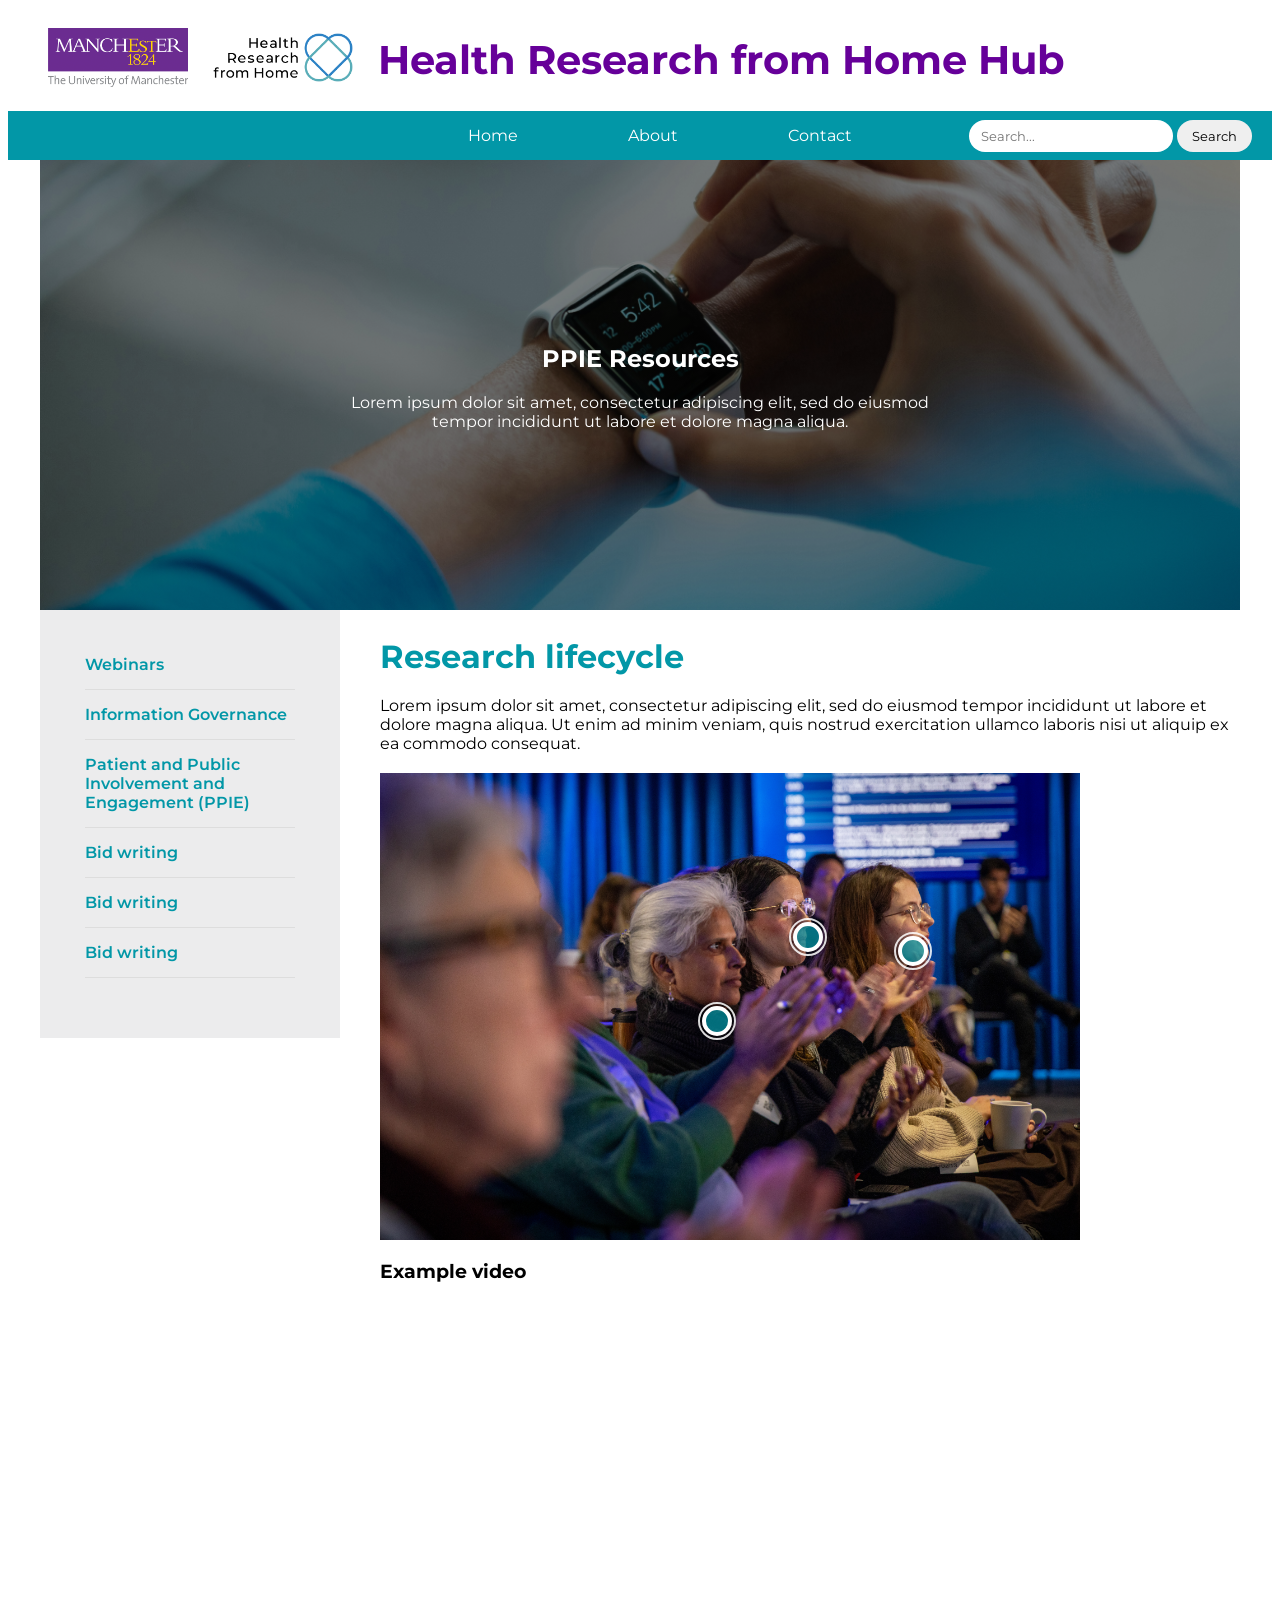
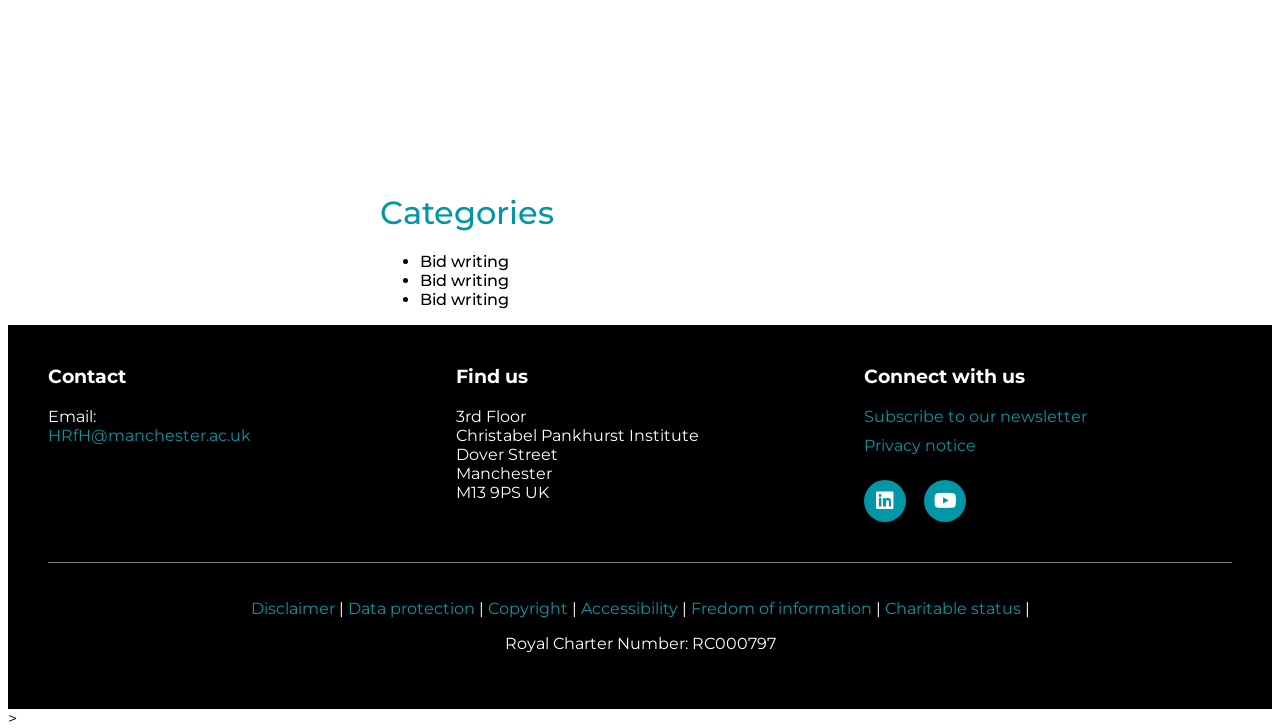
==== commit 616ad56e: "social icons" ====
--- a/ppie.html
+++ b/ppie.html
@@ -10,10 +10,11 @@
 
     <link rel="stylesheet" href="style.css">
 
+    <!-- Google Font -->
     <link rel="preconnect" href="https://fonts.googleapis.com">
     <link rel="preconnect" href="https://fonts.gstatic.com" crossorigin>
-
     <link href="https://fonts.googleapis.com/css2?family=Montserrat:wght@100..900&display=swap" rel="stylesheet">
+    <link rel="stylesheet" href="https://cdnjs.cloudflare.com/ajax/libs/font-awesome/6.5.1/css/all.min.css">
 
 </head>
 
@@ -21,308 +22,150 @@
 <body>
 
 
-<header class="subpage-hero">
-
-
-    <nav class="subpage-navbar">
-
-
-        <div class="subpage-logo">
-
-            <img src="Images/TAB_col_white_background.png" alt="Logo 1">
-
-            <img src="Images/HRfH Landscape RGB Logo BLACK TEXT HIGH (1).png" alt="Logo 2">
-
-        </div>
-
-
-
-        <div class="menu-container">
-
-
-            <div class="hamburger">
-
-                <span></span>
-                <span></span>
-                <span></span>
-
+<header>
+
+    <div class="logo-title">
+
+        <a href="https://www.manchester.ac.uk/">
+            <img src="Images/TAB_col_white_background.png" 
+                 alt="University of Manchester logo" 
+                 class="logo">
+        </a>
+
+
+        <a href="index.html">
+            <img src="Images/HRfH Landscape RGB Logo BLACK TEXT HIGH (1).png" 
+                 alt="Health Research from Home logo" 
+                 class="logo">
+        </a>
+        <a href="index.html">
+            <h1>Health Research from Home Hub</h1>
+        </a>
+
+    </div>
+
+
+
+    <nav>
+        <ul>
+            <li><a href="#">Home</a></li>
+            <li><a href="#">About</a></li>
+            <li><a href="#">Contact</a></li>
+
+        </ul>
+
+        <form class="search-bar">
+
+            <input type="text" placeholder="Search...">
+
+            <button type="submit">
+                Search
+            </button>
+
+        </form>
+
+
+    </nav>
+
+
+</header>
+
+
+
+<div class="site-container">
+
+<main>
+
+    <div class="content-container">
+        <div class="hero-image">
+            <div class="hero-text">
+                <h2>PPIE Resources</h2>
+                <p>Lorem ipsum dolor sit amet, consectetur adipiscing elit, sed do eiusmod tempor incididunt ut labore et dolore magna aliqua.</p>
             </div>
-
-
-
-            <ul class="nav-links">
-
-                <li><a href="index.html">Home</a></li>
-                <li><a href="#">About</a></li>
-                <li><a href="#">Services</a></li>
-                <li><a href="#">Contact</a></li>
-
-            </ul>
-
-
-        </div>
-
-
-    </nav>
-
-
-
-    <div class="subpage-hero-content">
-
-        <h1>
-            PPIE resources
-        </h1>
-
-    </div>
-
-
-</header>
-
-
-
-
-
-<main class="subpage-content">
-
-
+        </div>
+
+
+        <div class="page-layout">
+            <aside class="sidebar">
+                <ul>
+                    <li><a href="https://github.com/Health-Research-From-Home/Webinars">Webinars</a></li>
+                    <li><a href="#">Information Governance</a></li>
+                    <li><a href="#">Patient and Public Involvement and Engagement (PPIE)</a></li>
+                    <li><a href="#">Bid writing</a></li>
+                    <li><a href="#">Bid writing</a></li>
+                    <li><a href="#">Bid writing</a></li>
+                </ul>
+
+            </aside>
 
 <section id="PPIE-text">
-
-
     <h2>Research lifecycle</h2>
-
-
-    <p>
-        Lorem ipsum dolor sit amet, consectetur adipiscing elit, sed do eiusmod 
+    <p> Lorem ipsum dolor sit amet, consectetur adipiscing elit, sed do eiusmod 
         tempor incididunt ut labore et dolore magna aliqua. Ut enim ad minim veniam,
         quis nostrud exercitation ullamco laboris nisi ut aliquip ex ea commodo
-        consequat.
-    </p>
-
-
-
-
-
-    <!-- INTERACTIVE IMAGE -->
-
+        consequat. </p>
     <div class="interactive-image" aria-label="Explore PPIE topics in the research lifecycle">
-
-
         <img src="Images/people.jpg"
              alt="Audience members taking part in a research event"
              class="content-image">
 
-
-
-        <a href="#" class="image-hotspot hotspot-planning">
-
-            <span class="hotspot-marker"></span>
-
+        <a class="image-hotspot hotspot-planning" href="#bid-writing"
+           aria-label="Planning with people — go to Bid writing">
+            <span class="hotspot-marker" aria-hidden="true"></span>
             <span class="hotspot-card">
-
-                <strong>Planning</strong>
-
-                Think about public involvement from the beginning of the research journey.
-
-                <span class="hotspot-link">
-                    Learn more
-                </span>
-
+                <strong>Planning with people</strong>
+                Bring public contributors into the process early to help shape a clear, relevant proposal.
+                <span class="hotspot-link">Explore bid writing <span aria-hidden="true">→</span></span>
             </span>
-
-        </a>
-
-
-
-
-
-        <a href="#" class="image-hotspot hotspot-perspectives">
-
-
-            <span class="hotspot-marker"></span>
-
-
+        </a>
+
+        <a class="image-hotspot hotspot-perspectives" href="#bid-writing"
+           aria-label="Different perspectives — go to Bid writing">
+            <span class="hotspot-marker" aria-hidden="true"></span>
             <span class="hotspot-card">
-
-                <strong>Perspectives</strong>
-
-                Work with communities to understand different viewpoints and experiences.
-
-                <span class="hotspot-link">
-                    Learn more
-                </span>
-
+                <strong>Different perspectives</strong>
+                Show how lived experience has influenced the research question, design and outcomes.
+                <span class="hotspot-link">Explore bid writing <span aria-hidden="true">→</span></span>
             </span>
-
-
-        </a>
-
-
-
-
-
-
-        <a href="#" class="image-hotspot hotspot-impact">
-
-
-            <span class="hotspot-marker"></span>
-
-
-            <span class="hotspot-card">
-
-                <strong>Impact</strong>
-
-                Show how involvement has influenced the research outcomes.
-
-                <span class="hotspot-link">
-                    Learn more
-                </span>
-
+        </a>
+
+        <a class="image-hotspot hotspot-impact" href="#bid-writing"
+           aria-label="Making an impact — go to Bid writing">
+            <span class="hotspot-marker" aria-hidden="true"></span>
+            <span class="hotspot-card hotspot-card-right">
+                <strong>Making an impact</strong>
+                Explain how contributors will remain involved and how their input will make a difference.
+                <span class="hotspot-link">Explore bid writing <span aria-hidden="true">→</span></span>
             </span>
-
-
-        </a>
-
-
-
-    </div>
-
-
-
-</section>
-
-
-
-
-
-
-
-<!-- VIDEO CARDS -->
-
-
-<section class="video-resources">
-
-
-    <h2>
-        Example videos
-    </h2>
-
-
-
-    <div class="video-card-container">
-
-
-
-        <article class="video-card">
-
-
-            <iframe 
-                src="https://www.youtube.com/embed/w8VZLBjD2kw"
-                title="Research video"
-                allowfullscreen>
-            </iframe>
-
-
-
-            <div class="video-card-content">
-
-
-                <h3>
-                    Example video
-                </h3>
-
-
-                <p>
-                    Example video description.
-                </p>
-
-
-            </div>
-
-
-        </article>
-
-
-
-
-
-
-
-        <article class="video-card">
-
-
-            <iframe 
-                src="https://www.youtube.com/embed/VIDEO2"
-                title="Research video"
-                allowfullscreen>
-            </iframe>
-
-
-
-            <div class="video-card-content">
-
-
-                <h3>
-                    Example video
-                </h3>
-
-
-                <p>
-                    Example video description.
-                </p>
-
-
-            </div>
-
-
-        </article>
-
-
-
-
-
-
-
-        <article class="video-card">
-
-
-            <iframe 
-                src="https://www.youtube.com/embed/VIDEO3"
-                title="Research video"
-                allowfullscreen>
-            </iframe>
-
-
-
-            <div class="video-card-content">
-
-
-                <h3>
-                    Example video
-                </h3>
-
-
-                <p>
-                    Example video description.
-                </p>
-
-
-            </div>
-
-
-        </article>
-
-
-
-
-    </div>
-
-
-</section>
-
+        </a>
+    </div>
+
+<section id="videos">
+    <h3>Example video</h3>
+    <div class="video-box">
+        <iframe 
+            src="https://www.youtube.com/embed/w8VZLBjD2kw"
+            title="Research video"
+            allowfullscreen>
+        </iframe>
+    </div>
+
+<div class="PPIE-categories">
+    <h2>Categories</h2>
+    <ul>
+        <li id="bid-writing"><a href="#">Bid writing</a></li>
+        <li><a href="#">Bid writing</a></li>
+        <li><a href="#">Bid writing</a></li>
+    </ul>
+</div>
 
 
 </main>
+
+</div>
+
+
+
 
 
  <footer>
@@ -348,6 +191,14 @@
             <h3>Connect with us</h3>
             <a href="https://emarketing.manchester.ac.uk/l/166/hrfhsubscribe">Subscribe to our newsletter</a>
             <a href="https://documents.manchester.ac.uk/display.aspx?DocID=74034">Privacy notice</a>
+            <div class="social-icons">
+             <a href="https://www.linkedin.com/company/health-research-from-home/" aria-label="LinkedIn">
+                <i class="fab fa-linkedin"></i>
+            </a>
+             <a href="https://www.youtube.com/@HealthResearchfromHome" aria-label="YouTube">
+                <i class="fab fa-youtube"></i>
+            </a>
+            </div>
         </div>
 
     </div>
@@ -367,8 +218,5 @@
 </footer>
 
 
-
-
 </body>
-
-</html>+</html>>
--- a/style.css
+++ b/style.css
@@ -5,299 +5,174 @@
       font-family: "Montserrat", sans-serif;
 }
 
-/* Homepage */
-
-/* Only affect hero section elements */
-.hero,
-.hero * {
-  box-sizing: border-box;
-}
-
-
-body {
-  font-family: "Montserrat", sans-serif;
-}
-
-
-/* Hero section */
-.hero {
-  height: 100vh;
-
-  background:
-    linear-gradient(
-      rgba(0, 0, 0, 0.45),
-      rgba(0, 0, 0, 0.45)
-    ),
-    url("Images/Smart watch(1).jpg");
-
-  background-size: cover;
-  background-position: center;
-
+/* Top logo + title area */
+.logo-title {
+    display: flex;
+    align-items: center;
+    gap: 20px;
+    padding: 20px;
+}
+
+/* Logo size */
+.logo {
+    width: 140px;
+    height: auto;
+    object-fit: contain;
+    
+}
+
+/* Heading styling */
+.logo-title h1 {
+    margin: 0;
+    font-size: 40px;
+}
+
+.logo-title {
+    display: flex;
+    align-items: center;
+    gap: 25px;
+    padding: 20px 40px;
+}
+
+/* makes the header and logo area mobile responsive */
+
+@media (max-width: 768px) {
+
+    .logo-title {
+        flex-wrap: wrap;
+        justify-content: center;
+        text-align: center;
+        padding: 15px 20px;
+        gap: 15px;
+    }
+
+    .logo-title h1 {
+        font-size: 2rem;
+        width: 100%;
+    }
+
+}
+
+nav {
+    background-color: #0297A7;
+    position: relative;
+    padding: 15px 40px;
+}
+
+nav ul {
+    display: flex;
+    justify-content: center;
+    list-style: none;
+    gap: 30px;
+    margin: 0;
+}
+
+nav a {
+    color: white;
+    text-decoration: none;
+    padding: 15px 40px;
+    border-radius: 0px;
+    transition: background-color 0.3s ease;
+}
+
+nav a:hover {
+    background-color: grey;
+}
+
+.search-bar {
+    position: absolute;
+    right: 20px;
+    top: 50%;
+    transform: translateY(-50%);
+}
+
+.search-bar input {
+    width: 180px;
+    padding: 8px 12px;
+    border-radius: 20px;
+    border: none;
+    font-family: inherit;
+}
+
+.search-bar button {
+    padding: 8px 15px;
+    border-radius: 20px;
+    border: none;
+    cursor: pointer;
+    font-family: inherit;
+}
+
+nav a {
+    color: white;
+    text-decoration: none;
+}
+
+.logo-title h1 {
+    color: #660099;
+}
+
+.logo-title a {
+    text-decoration: none;
+    color: inherit;
+}
+
+body, html {
+    height: 100%;
+}
+
+.hero-image {
+    background-image: linear-gradient(
+        rgba(0, 0, 0, 0.5),
+        rgba(0, 0, 0, 0.5)
+    ), url("Images/Smart watch(1).jpg");
+
+    height: 50vh;
+
+    background-position: center;
+    background-repeat: no-repeat;
+    background-size: cover;
+
+    position: relative;
+}
+
+.hero-text {
+  text-align: center;
+  position: absolute;
+  top: 50%;
+  left: 50%;
+  transform: translate(-50%, -50%);
   color: white;
-  position: relative;
-}
-
-
-/* Transparent overlay navigation */
-.navbar {
-  position: absolute;
-  top: 0;
-  left: 0;
-
-  width: 100%;
-  z-index: 10;
-
-  display: flex;
-  align-items: center;
-  justify-content: space-between;
-
-  padding: 35px 5%;
-
-  background: transparent;
-}
-
-
-/* Logos */
-.logo {
-  display: flex;
-  align-items: center;
-  gap: 15px;
-}
-
-.logo img {
-  height: auto;
-  object-fit: contain;
-}
-
-.logo img:first-child {
-  width: 150px;
-}
-
-.logo img:last-child {
-  width: 200px;
-}
-
-
-/* Menu container */
-.menu-container {
-  position: relative;
-}
-
-
-/* Hamburger menu */
-.hamburger {
-  display: flex;
-
-  flex-direction: column;
-  gap: 6px;
-
-  cursor: pointer;
-}
-
-
-.hamburger span {
-  width: 35px;
-  height: 3px;
-
-  background: white;
-
-  border-radius: 5px;
-
-  transition: 0.3s;
-}
-
-
-/* Dropdown navigation menu */
-.nav-links {
-
-  display: none;
-
-  position: absolute;
-
-  top: 50px;
-  right: 0;
-
-  width: 230px;
-
-  padding: 25px;
-
-  background: rgba(0, 0, 0, 0.75);
-
-  backdrop-filter: blur(10px);
-
-  border-radius: 15px;
-
-  list-style: none;
-}
-
-
-.nav-links li {
-  margin-bottom: 18px;
-}
-
-
-.nav-links li:last-child {
-  margin-bottom: 0;
-}
-
-
-.nav-links a {
-
-  color: white;
-
-  text-decoration: none;
-
-  font-size: 18px;
-
-  font-weight: 600;
-}
-
-
-.nav-links a:hover {
-  opacity: 0.7;
-}
-
-
-/* Temporary desktop hover opening */
-.menu-container:hover .nav-links {
-  display: block;
-}
-
-
-/* Hero text */
-.hero-content {
-
-  height: 100%;
-
-  display: flex;
-
-  flex-direction: column;
-
-  justify-content: center;
-
-  padding-left: 8%;
-
-  max-width: 900px;
-}
-
-
-.hero-content h1 {
-
-  font-size: clamp(2.2rem, 5vw, 58px);
-
-  line-height: 1.1;
-
-  margin-bottom: 20px;
-}
-
-
-.hero-content p {
-
-  font-size: 20px;
-
-  line-height: 1.5;
-
-  margin-bottom: 35px;
-
-  color: #ddd;
-}
-
-
-/* Tablet */
-@media (max-width: 1000px) {
-
-  .navbar {
-
-    padding: 25px;
-
-  }
-
-
-  .logo {
-
-    gap: 10px;
-
-  }
-
-
-  .logo img:first-child {
-
-    width: 100px;
-
-  }
-
-
-  .logo img:last-child {
-
-    width: 130px;
-
-  }
-
-
-  .hero-content {
-
-    padding: 0 25px;
-
-  }
-
-
-  .hero-content p {
-
-    font-size: 18px;
-
-  }
-
-}
-
-
-/* Small mobile */
-@media (max-width: 600px) {
-
-
-  .logo img:first-child {
-
-    width: 75px;
-
-  }
-
-
-  .logo img:last-child {
-
-    width: 100px;
-
-  }
-
-
-  .hamburger span {
-
-    width: 28px;
-
-  }
-
-
-  .nav-links {
-
-    width: 200px;
-
-  }
-
-
-  .hero-content h1 {
-
-    font-size: 34px;
-
-  }
-
-}
-
-
-/* Prevent header spacing issues */
+}
+
+/* makes hero bit optimised for mobile */
+
+@media (max-width: 768px) {
+
+    .hero-image {
+        height: 40vh;
+        min-height: 280px;
+    }
+
+    .hero-text {
+        width: 90%;
+        max-width: 500px;
+        padding: 0 20px;
+    }
+
+    .hero-text h2 {
+        font-size: 2rem;
+    }
+
+    .hero-text p {
+        font-size: 1rem;
+        line-height: 1.6;
+    }
+
+}
+
 header {
-
-  margin: 0;
-
-  padding: 0;
-
+    margin: 0;
+    padding: 0;
 }
 
 
@@ -424,6 +299,7 @@
     padding: 40px;
     gap: 40px;
     color: white;
+    margin-bottom: 50px;
 }
 
 .category-image {
@@ -516,6 +392,51 @@
     text-decoration: none;
 }
 
+.social-icons {
+
+    display: flex;
+
+    gap: 18px;
+
+    margin-top: 25px;
+
+}
+
+.social-icons a {
+
+    display: flex;
+
+    align-items: center;
+
+    justify-content: center;
+
+    width: 42px;
+
+    height: 42px;
+
+    border-radius: 50%;
+
+    background: #0297A7;
+
+    color: white;
+
+    font-size: 20px;
+
+    text-decoration: none;
+
+    transition: 0.3s ease;
+
+}
+
+.social-icons a:hover {
+
+    background: #007A87;
+
+    transform: translateY(-3px);
+
+}
+
+
 @media (max-width: 700px) {
     .footer-columns {
         grid-template-columns: 1fr;
@@ -523,125 +444,261 @@
     }
 }
 
-/* =================================
-   SUBPAGE NAVBAR
-   ================================= */
-
-.subpage-navbar {
+/*ppie page */
+
+.page-layout {
+    display: flex;
+    gap: 40px;
+    padding-top: 0;
+    padding-left: 0;
+    padding-right: 0;
+}
+
+.content {
+    padding-top: 40px;
+}
+
+.sidebar {
+    padding: 25px;
+    position: sticky;
+    top: 20px;
+    height: fit-content;
+    background-color: #ececed;
+}
+
+
+.sidebar {
+    width: 250px;
+    flex-shrink: 0;
+}
+
+
+.sidebar ul {
+    list-style: none;
+    padding: 0;
+    margin: 0;
+    padding: 20px;
+}
+
+
+.sidebar li {
+    margin-bottom: 15px;
+    border-bottom: 1px solid #ddd;
+    padding-bottom: 15px;
+    margin-bottom: 15px;
+}
+
+
+.sidebar a {
+    color: #0297A7;
+    text-decoration: none;
+    font-weight: 600;
+}
+
+
+.sidebar a:hover {
+    text-decoration: underline;
+}
+
+/* makes the two columns mobile accessible */
+
+@media (max-width: 768px) {
+
+    .page-layout {
+        flex-direction: column;
+        gap: 20px;
+    }
+
+    .sidebar {
+        width: 100%;
+        position: static;   /* Stops the sticky behaviour on mobile */
+        padding: 20px;
+    }
+
+    .content {
+        padding-top: 0;
+    }
+
+}
+
+.content-image {
+    width: 100%;
+    max-width: 700px;
+    height: auto;
+    display: block;
+    margin: 20px 0;
+}
+
+.interactive-image {
+    position: relative;
+    width: 100%;
+    max-width: 700px;
+    margin: 20px 0;
+}
+
+.interactive-image .content-image {
+    margin: 0;
+}
+
+.image-hotspot {
     position: absolute;
-    top: 0;
-    left: 0;
-    width: 100%;
+    z-index: 1;
+    color: #1b1b1b;
+    text-decoration: none;
+}
+
+.image-hotspot:hover,
+.image-hotspot:focus,
+.image-hotspot:focus-visible {
     z-index: 10;
-
-    display: flex;
-    align-items: center;
-    justify-content: space-between;
-
-    padding: 35px 5%;
+}
+
+.hotspot-planning {
+    left: 46%;
+    top: 50%;
+}
+
+.hotspot-perspectives {
+    left: 59%;
+    top: 32%;
+}
+
+.hotspot-impact {
+    left: 74%;
+    top: 35%;
+}
+
+.hotspot-marker {
+    position: relative;
+    z-index: 1;
+    display: block;
+    width: 22px;
+    height: 22px;
+    border: 4px solid white;
+    border-radius: 50%;
+    background: rgba(2, 151, 167, 0.72);
+    box-shadow: 0 2px 8px rgba(0, 0, 0, 0.45);
+    transition: transform 160ms ease, background-color 160ms ease;
+}
+
+.hotspot-marker::after {
+    content: "";
+    position: absolute;
+    inset: -8px;
+    border: 2px solid rgba(255, 255, 255, 0.85);
+    border-radius: 50%;
+    animation: hotspot-pulse 2s infinite;
+}
+
+.hotspot-card {
+    position: absolute;
+    z-index: 2;
+    left: 50%;
+    bottom: calc(100% + 13px);
+    width: 220px;
+    padding: 14px 16px;
+    border-radius: 8px;
     background: white;
-}
-
-.subpage-navbar .hamburger span {
-    background: #007A87;
-}
-
-.subpage-navbar .nav-links {
-    background: white;
-}
-
-.subpage-navbar .nav-links a {
+    box-shadow: 0 5px 18px rgba(0, 0, 0, 0.25);
+    font-size: 0.84rem;
+    line-height: 1.45;
+    opacity: 0;
+    visibility: hidden;
+    pointer-events: none;
+    transform: translate(-50%, 8px);
+    transition: opacity 160ms ease, transform 160ms ease, visibility 160ms ease;
+}
+
+.hotspot-card::after {
+    content: "";
+    position: absolute;
+    left: 50%;
+    top: 100%;
+    border: 8px solid transparent;
+    border-top-color: white;
+    transform: translateX(-50%);
+}
+
+.hotspot-card strong,
+.hotspot-link {
+    display: block;
+}
+
+.hotspot-card strong {
+    margin-bottom: 4px;
     color: #007A87;
-}
-
-
-.subpage-logo {
-    display: flex;
-    align-items: center;
-    gap: 15px;
-}
-
-.subpage-logo img:first-child {
-    width: 150px;
-}
-
-.subpage-logo img:last-child {
-    width: 200px;
-}
-
-
-
-/* =================================
-   HERO
-   ================================= */
-
-.subpage-hero,
-.subpage-hero * {
-    box-sizing: border-box;
-}
-
-
-.subpage-hero {
-    min-height: 70vh;
-
-    background:
-        linear-gradient(
-            rgba(0,0,0,0.45),
-            rgba(0,0,0,0.45)
-        ),
-        url("Images/Smart watch(1).jpg");
-
-    background-size: cover;
-    background-position: center;
-
-    color: white;
-    position: relative;
-
-    display: flex;
-    align-items: center;
-}
-
-
-.subpage-hero-content {
-    padding-left: 8%;
-    padding-right: 8%;
-    padding-top: 100px;
-
-    max-width: 850px;
-}
-
-
-.subpage-hero-content h1 {
-    font-size: clamp(2rem, 4vw, 52px);
-    line-height: 1.15;
-    margin-bottom: 25px;
-}
-
-
-.subpage-hero-content p {
-    font-size: 20px;
-    line-height: 1.6;
-    max-width: 750px;
-    color: #ddd;
-}
-
-
-
-/* =================================
-   MAIN CONTENT
-   ================================= */
-
-.subpage-content {
-    padding: 60px 8%;
-    max-width: 1200px;
-    margin: 0 auto;
-}
-
-
-#PPIE-text {
-    max-width: 900px;
-}
-
+    font-size: 0.95rem;
+}
+
+.hotspot-link {
+    margin-top: 8px;
+    color: #007A87;
+    font-weight: 700;
+}
+
+.image-hotspot:hover .hotspot-card,
+.image-hotspot:focus .hotspot-card,
+.image-hotspot:focus-visible .hotspot-card {
+    opacity: 1;
+    visibility: visible;
+    transform: translate(-50%, 0);
+}
+
+.image-hotspot:hover .hotspot-marker,
+.image-hotspot:focus .hotspot-marker {
+    background: rgba(107, 44, 145, 0.82);
+    transform: scale(1.14);
+}
+
+.image-hotspot:focus-visible {
+    outline: 3px solid #ffcc33;
+    outline-offset: 5px;
+    border-radius: 50%;
+}
+
+@keyframes hotspot-pulse {
+    0%, 100% { transform: scale(0.8); opacity: 0; }
+    45% { opacity: 0.8; }
+    80% { transform: scale(1.35); opacity: 0; }
+}
+
+@media (prefers-reduced-motion: reduce) {
+    .hotspot-marker::after {
+        animation: none;
+    }
+}
+
+@media (max-width: 600px) {
+    .hotspot-card {
+        width: min(190px, 55vw);
+        padding: 10px 12px;
+        font-size: 0.75rem;
+    }
+
+    .hotspot-card-right {
+        right: -8px;
+        left: auto;
+        transform: translate(0, 8px);
+    }
+
+    .hotspot-card-right::after {
+        right: 12px;
+        left: auto;
+        transform: none;
+    }
+
+    .image-hotspot:hover .hotspot-card-right,
+    .image-hotspot:focus .hotspot-card-right,
+    .image-hotspot:focus-visible .hotspot-card-right {
+        transform: translate(0, 0);
+    }
+
+    .hotspot-marker {
+        width: 16px;
+        height: 16px;
+        border-width: 3px;
+    }
+}
 
 #PPIE-text h2 {
     color: #0297A7;
@@ -649,516 +706,86 @@
     margin-bottom: 20px;
 }
 
-
-#PPIE-text p {
-    font-size: 18px;
-    line-height: 1.7;
-    max-width: 800px;
-    color: #333;
-}
-
-
-
-/* =================================
-   IMAGES
-   ================================= */
-
-.content-image {
+/* other example video */
+.video-box {
+    padding: 30px;
+    border-radius: 8px;
+    margin-top: 30px;
+}
+
+
+.video-box iframe {
     width: 100%;
-    max-width: 750px;
-    height: auto;
+    max-width: 700px;
+    aspect-ratio: 16 / 9;
+    border: none;
     display: block;
-    margin: 30px 0;
-}
-
-
-.interactive-image {
-    position: relative;
+}
+
+.PPIE-categories h2 {
+    color: black;
+    font-weight: 500;
+}
+
+.PPIE-categories a {
+    color: black;
+    text-decoration: none;
+    font-weight: 500;
+}
+
+/*video carousel example */
+.ppie-image-and-text {
+    display: flex;
+    align-items: center;
+    background-color: #54AEB6;
+    padding: 40px;
+    gap: 30px;
+    margin-bottom: 50px;
+}
+
+.carousel-arrow {
+    flex-shrink: 0;
+    background-color: white;
+    color: #0297A7;
+    border: none;
+    width: 40px;
+    height: 40px;
+    border-radius: 50%;
+    cursor: pointer;
+    font-size: 20px;
+}
+
+
+.carousel-arrow:hover {
+    opacity: 0.8;
+}
+
+.ppie-video {
+    flex: 1;
+}
+
+
+.video-slide {
+    display: none;
+}
+
+
+.video-slide.active {
+    display: block;
+}
+
+
+.video-slide iframe {
     width: 100%;
-    max-width: 750px;
-    margin: 30px 0;
-}
-
-
-.interactive-image .content-image {
-    margin: 0;
-}
-
-
-
-/* =================================
-   IMAGE HOTSPOTS
-   ================================= */
-
-.image-hotspot {
-    position: absolute;
-    z-index: 1;
-
-    color: #1b1b1b;
-    text-decoration: none;
-}
-
-
-.image-hotspot:hover,
-.image-hotspot:focus,
-.image-hotspot:focus-visible {
-    z-index: 10;
-}
-
-
-.hotspot-planning {
-    left: 46%;
-    top: 50%;
-}
-
-.hotspot-perspectives {
-    left: 59%;
-    top: 32%;
-}
-
-.hotspot-impact {
-    left: 74%;
-    top: 35%;
-}
-
-
-.hotspot-marker {
-    position: relative;
-    z-index: 1;
-
-    display: block;
-
-    width: 22px;
-    height: 22px;
-
-    border: 4px solid white;
-    border-radius: 50%;
-
-    background: rgba(2,151,167,0.72);
-
-    box-shadow:
-        0 2px 8px rgba(0,0,0,0.45);
-
-    transition:
-        transform 160ms ease,
-        background-color 160ms ease;
-}
-
-
-.hotspot-marker::after {
-    content:"";
-
-    position:absolute;
-    inset:-8px;
-
-    border:2px solid rgba(255,255,255,0.85);
-    border-radius:50%;
-
-    animation: hotspot-pulse 2s infinite;
-}
-
-
-.hotspot-card {
-    position:absolute;
-    z-index:2;
-
-    left:50%;
-    bottom:calc(100% + 13px);
-
-    width:220px;
-
-    padding:14px 16px;
-
-    border-radius:8px;
-
-    background:white;
-
-    box-shadow:
-        0 5px 18px rgba(0,0,0,0.25);
-
-    font-size:.84rem;
-    line-height:1.45;
-
-    opacity:0;
-    visibility:hidden;
-    pointer-events:none;
-
-    transform:translate(-50%,8px);
-
-    transition:
-        opacity 160ms ease,
-        transform 160ms ease,
-        visibility 160ms ease;
-}
-
-
-.hotspot-card strong {
-    display:block;
-
-    margin-bottom:4px;
-
-    color:#007A87;
-    font-size:.95rem;
-}
-
-
-.hotspot-link {
-    display:block;
-
-    margin-top:8px;
-
-    color:#007A87;
-    font-weight:700;
-}
-
-
-.image-hotspot:hover .hotspot-card,
-.image-hotspot:focus .hotspot-card,
-.image-hotspot:focus-visible .hotspot-card {
-
-    opacity:1;
-    visibility:visible;
-
-    transform:translate(-50%,0);
-}
-
-
-.image-hotspot:hover .hotspot-marker,
-.image-hotspot:focus .hotspot-marker {
-
-    background:rgba(107,44,145,.82);
-    transform:scale(1.14);
-}
-
-
-.image-hotspot:focus-visible {
-
-    outline:3px solid #ffcc33;
-    outline-offset:5px;
-}
-
-
-@keyframes hotspot-pulse {
-
-    0%,100% {
-        transform:scale(.8);
-        opacity:0;
-    }
-
-    45% {
-        opacity:.8;
-    }
-
-    80% {
-        transform:scale(1.35);
-        opacity:0;
-    }
-}
-
-
-.video-resources {
-
-    margin-top:60px;
-
-}
-
-
-.video-card-container {
-
-    display:flex;
-
-    gap:30px;
-
-    overflow-x:auto;
-
-    scroll-snap-type:x mandatory;
-
-    padding-bottom:20px;
-
-}
-
-
-.video-card {
-
-    flex:0 0 320px;
-
-    background:white;
-
-    border-radius:12px;
-
-    overflow:hidden;
-
-    box-shadow:
-        0 5px 18px rgba(0,0,0,.15);
-
-    scroll-snap-align:start;
-
-}
-
-
-.video-card iframe {
-
-    width:100%;
-
-    aspect-ratio:16 / 9;
-
-    border:none;
-
-}
-
-
-.video-card-content {
-
-    padding:20px;
-
-}
-
-
-.video-card h3 {
-
-    color:#007A87;
-
-    margin-bottom:10px;
-
-}
-
-
-.video-card p {
-
-    color:#444;
-
-    line-height:1.5;
-
-}
-/* =================================
-   VIDEO CARD CAROUSEL RESPONSIVE
-   ================================= */
-
-
-.video-card-container {
-
-    display:flex;
-    gap:30px;
-
-    overflow-x:auto;
-
-    scroll-snap-type:x mandatory;
-
-    padding-bottom:20px;
-
-    -webkit-overflow-scrolling:touch;
-
-}
-
-
-/* Hide scrollbar (optional) */
-
-.video-card-container::-webkit-scrollbar {
-    display:none;
-}
-
-
-.video-card-container {
-    scrollbar-width:none;
-}
-
-
-
-
-.video-card {
-
-    flex:0 0 320px;
-
-    scroll-snap-align:start;
-
-}
-
-
-
-
-.video-card iframe {
-
-    width:100%;
-
-    aspect-ratio:16 / 9;
-
-    display:block;
-
-}
-
-
-
-/* Tablet */
-
-@media (max-width:900px) {
-
-
-    .video-card {
-
-        flex:0 0 70%;
-
-    }
-
-
-}
-
-
-
-
-/* Mobile */
-
-@media (max-width:600px) {
-
-
-    .video-resources {
-
-        margin-top:40px;
-
-    }
-
-
-    .video-card-container {
-
-        gap:20px;
-
-    }
-
-
-    .video-card {
-
-        flex:0 0 85%;
-
-    }
-
-
-    .video-card-content {
-
-        padding:20px;
-
-    }
-
-
-    .video-card h3 {
-
-        font-size:1.2rem;
-
-    }
-
-
-    .video-card p {
-
-        font-size:.95rem;
-
-    }
-
-
-}
-
-/* ================================
-   VIDEO CAROUSEL DOTS
-   ================================ */
-
-.carousel-dots {
-
-    display:flex;
-
-    justify-content:center;
-
-    gap:10px;
-
-    margin-top:25px;
-
-}
-
-
-.carousel-dots span {
-
-    width:10px;
-    height:10px;
-
-    border-radius:50%;
-
-    background:#ccc;
-
-    display:block;
-
-}
-
-
-.carousel-dots .active {
-
-    background:#007A87;
-
-}
-
-
-
-@media (max-width:600px) {
-
-    .video-resources::after {
-
-        content:"Swipe to view more videos →";
-
-        display:block;
-
-        text-align:center;
-
-        margin-top:15px;
-
-        color:#007A87;
-
-        font-size:.9rem;
-
-    }
-
-}
-
-/* =================================
-   MOBILE
-   ================================= */
-
-@media (max-width:600px) {
-
-    .subpage-content {
-        padding:40px 5%;
-    }
-
-
-    #PPIE-text p {
-        font-size:16px;
-    }
-
-
-    .content-image,
-    .interactive-image,
-    .video-box iframe {
-        max-width:100%;
-    }
-
-
-    .hotspot-card {
-
-        width:min(190px,55vw);
-
-        padding:10px 12px;
-
-        font-size:.75rem;
-    }
-
-
-    .hotspot-marker {
-
-        width:16px;
-        height:16px;
-
-        border-width:3px;
-    }
-}
-
-
-@media (prefers-reduced-motion:reduce) {
-
-    .hotspot-marker::after {
-        animation:none;
-    }
-}+    aspect-ratio: 16 / 9;
+    border: none;
+}
+
+.ppie-image-and-text-text {
+    flex: 1;
+    color: white;
+}
+
+#PPIE-text .ppie-image-and-text-text h2 {
+    color: white;
+}
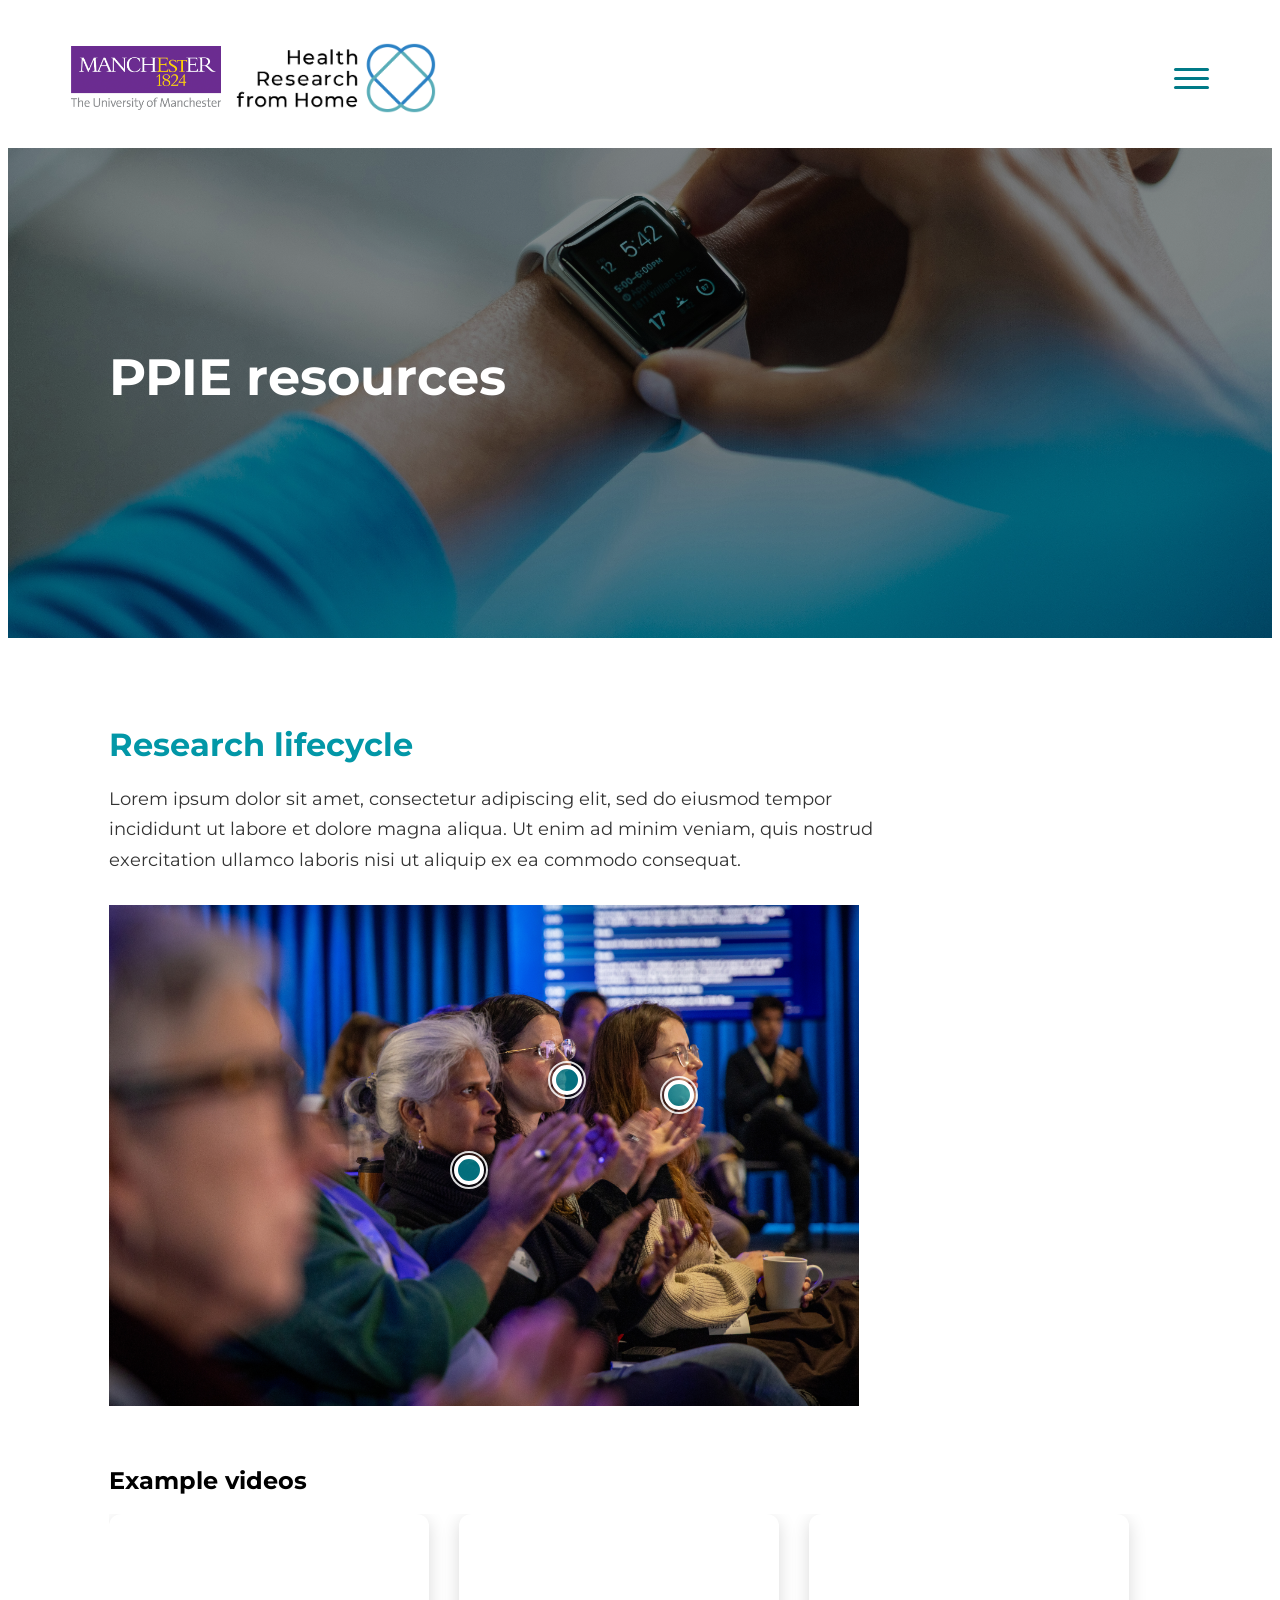
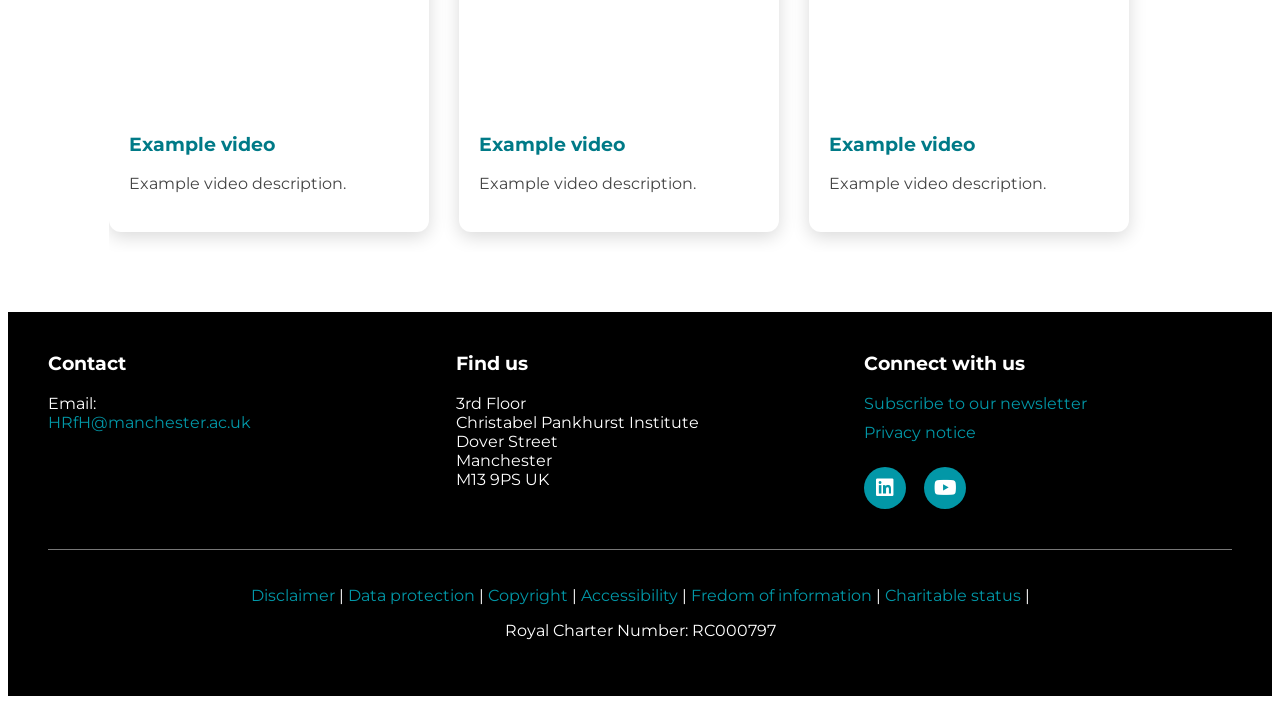
==== commit 8de8451f: "cards on home page" ====
--- a/ppie.html
+++ b/ppie.html
@@ -10,11 +10,11 @@
 
     <link rel="stylesheet" href="style.css">
 
-    <!-- Google Font -->
     <link rel="preconnect" href="https://fonts.googleapis.com">
     <link rel="preconnect" href="https://fonts.gstatic.com" crossorigin>
+
     <link href="https://fonts.googleapis.com/css2?family=Montserrat:wght@100..900&display=swap" rel="stylesheet">
-    <link rel="stylesheet" href="https://cdnjs.cloudflare.com/ajax/libs/font-awesome/6.5.1/css/all.min.css">
+<link rel="stylesheet" href="https://cdnjs.cloudflare.com/ajax/libs/font-awesome/6.5.1/css/all.min.css">
 
 </head>
 
@@ -22,150 +22,308 @@
 <body>
 
 
-<header>
-
-    <div class="logo-title">
-
-        <a href="https://www.manchester.ac.uk/">
-            <img src="Images/TAB_col_white_background.png" 
-                 alt="University of Manchester logo" 
-                 class="logo">
-        </a>
-
-
-        <a href="index.html">
-            <img src="Images/HRfH Landscape RGB Logo BLACK TEXT HIGH (1).png" 
-                 alt="Health Research from Home logo" 
-                 class="logo">
-        </a>
-        <a href="index.html">
-            <h1>Health Research from Home Hub</h1>
-        </a>
-
-    </div>
-
-
-
-    <nav>
-        <ul>
-            <li><a href="#">Home</a></li>
-            <li><a href="#">About</a></li>
-            <li><a href="#">Contact</a></li>
-
-        </ul>
-
-        <form class="search-bar">
-
-            <input type="text" placeholder="Search...">
-
-            <button type="submit">
-                Search
-            </button>
-
-        </form>
+<header class="subpage-hero">
+
+
+    <nav class="subpage-navbar">
+
+
+        <div class="subpage-logo">
+
+            <img src="Images/TAB_col_white_background.png" alt="Logo 1">
+
+            <img src="Images/HRfH Landscape RGB Logo BLACK TEXT HIGH (1).png" alt="Logo 2">
+
+        </div>
+
+
+
+        <div class="menu-container">
+
+
+            <div class="hamburger">
+
+                <span></span>
+                <span></span>
+                <span></span>
+
+            </div>
+
+
+
+            <ul class="nav-links">
+
+                <li><a href="index.html">Home</a></li>
+                <li><a href="#">About</a></li>
+                <li><a href="#">Services</a></li>
+                <li><a href="#">Contact</a></li>
+
+            </ul>
+
+
+        </div>
 
 
     </nav>
 
 
+
+    <div class="subpage-hero-content">
+
+        <h1>
+            PPIE resources
+        </h1>
+
+    </div>
+
+
 </header>
 
 
 
-<div class="site-container">
-
-<main>
-
-    <div class="content-container">
-        <div class="hero-image">
-            <div class="hero-text">
-                <h2>PPIE Resources</h2>
-                <p>Lorem ipsum dolor sit amet, consectetur adipiscing elit, sed do eiusmod tempor incididunt ut labore et dolore magna aliqua.</p>
-            </div>
-        </div>
-
-
-        <div class="page-layout">
-            <aside class="sidebar">
-                <ul>
-                    <li><a href="https://github.com/Health-Research-From-Home/Webinars">Webinars</a></li>
-                    <li><a href="#">Information Governance</a></li>
-                    <li><a href="#">Patient and Public Involvement and Engagement (PPIE)</a></li>
-                    <li><a href="#">Bid writing</a></li>
-                    <li><a href="#">Bid writing</a></li>
-                    <li><a href="#">Bid writing</a></li>
-                </ul>
-
-            </aside>
+
+
+<main class="subpage-content">
+
+
 
 <section id="PPIE-text">
+
+
     <h2>Research lifecycle</h2>
-    <p> Lorem ipsum dolor sit amet, consectetur adipiscing elit, sed do eiusmod 
+
+
+    <p>
+        Lorem ipsum dolor sit amet, consectetur adipiscing elit, sed do eiusmod 
         tempor incididunt ut labore et dolore magna aliqua. Ut enim ad minim veniam,
         quis nostrud exercitation ullamco laboris nisi ut aliquip ex ea commodo
-        consequat. </p>
+        consequat.
+    </p>
+
+
+
+
+
+    <!-- INTERACTIVE IMAGE -->
+
     <div class="interactive-image" aria-label="Explore PPIE topics in the research lifecycle">
+
+
         <img src="Images/people.jpg"
              alt="Audience members taking part in a research event"
              class="content-image">
 
-        <a class="image-hotspot hotspot-planning" href="#bid-writing"
-           aria-label="Planning with people — go to Bid writing">
-            <span class="hotspot-marker" aria-hidden="true"></span>
+
+
+        <a href="#" class="image-hotspot hotspot-planning">
+
+            <span class="hotspot-marker"></span>
+
             <span class="hotspot-card">
-                <strong>Planning with people</strong>
-                Bring public contributors into the process early to help shape a clear, relevant proposal.
-                <span class="hotspot-link">Explore bid writing <span aria-hidden="true">→</span></span>
+
+                <strong>Planning</strong>
+
+                Think about public involvement from the beginning of the research journey.
+
+                <span class="hotspot-link">
+                    Learn more
+                </span>
+
             </span>
+
         </a>
 
-        <a class="image-hotspot hotspot-perspectives" href="#bid-writing"
-           aria-label="Different perspectives — go to Bid writing">
-            <span class="hotspot-marker" aria-hidden="true"></span>
+
+
+
+
+        <a href="#" class="image-hotspot hotspot-perspectives">
+
+
+            <span class="hotspot-marker"></span>
+
+
             <span class="hotspot-card">
-                <strong>Different perspectives</strong>
-                Show how lived experience has influenced the research question, design and outcomes.
-                <span class="hotspot-link">Explore bid writing <span aria-hidden="true">→</span></span>
+
+                <strong>Perspectives</strong>
+
+                Work with communities to understand different viewpoints and experiences.
+
+                <span class="hotspot-link">
+                    Learn more
+                </span>
+
             </span>
+
+
         </a>
 
-        <a class="image-hotspot hotspot-impact" href="#bid-writing"
-           aria-label="Making an impact — go to Bid writing">
-            <span class="hotspot-marker" aria-hidden="true"></span>
-            <span class="hotspot-card hotspot-card-right">
-                <strong>Making an impact</strong>
-                Explain how contributors will remain involved and how their input will make a difference.
-                <span class="hotspot-link">Explore bid writing <span aria-hidden="true">→</span></span>
+
+
+
+
+
+        <a href="#" class="image-hotspot hotspot-impact">
+
+
+            <span class="hotspot-marker"></span>
+
+
+            <span class="hotspot-card">
+
+                <strong>Impact</strong>
+
+                Show how involvement has influenced the research outcomes.
+
+                <span class="hotspot-link">
+                    Learn more
+                </span>
+
             </span>
+
+
         </a>
-    </div>
-
-<section id="videos">
-    <h3>Example video</h3>
-    <div class="video-box">
-        <iframe 
-            src="https://www.youtube.com/embed/w8VZLBjD2kw"
-            title="Research video"
-            allowfullscreen>
-        </iframe>
-    </div>
-
-<div class="PPIE-categories">
-    <h2>Categories</h2>
-    <ul>
-        <li id="bid-writing"><a href="#">Bid writing</a></li>
-        <li><a href="#">Bid writing</a></li>
-        <li><a href="#">Bid writing</a></li>
-    </ul>
-</div>
+
+
+
+    </div>
+
+
+
+</section>
+
+
+
+
+
+
+
+<!-- VIDEO CARDS -->
+
+
+<section class="video-resources">
+
+
+    <h2>
+        Example videos
+    </h2>
+
+
+
+    <div class="video-card-container">
+
+
+
+        <article class="video-card">
+
+
+            <iframe 
+                src="https://www.youtube.com/embed/w8VZLBjD2kw"
+                title="Research video"
+                allowfullscreen>
+            </iframe>
+
+
+
+            <div class="video-card-content">
+
+
+                <h3>
+                    Example video
+                </h3>
+
+
+                <p>
+                    Example video description.
+                </p>
+
+
+            </div>
+
+
+        </article>
+
+
+
+
+
+
+
+        <article class="video-card">
+
+
+            <iframe 
+                src="https://www.youtube.com/embed/VIDEO2"
+                title="Research video"
+                allowfullscreen>
+            </iframe>
+
+
+
+            <div class="video-card-content">
+
+
+                <h3>
+                    Example video
+                </h3>
+
+
+                <p>
+                    Example video description.
+                </p>
+
+
+            </div>
+
+
+        </article>
+
+
+
+
+
+
+
+        <article class="video-card">
+
+
+            <iframe 
+                src="https://www.youtube.com/embed/VIDEO3"
+                title="Research video"
+                allowfullscreen>
+            </iframe>
+
+
+
+            <div class="video-card-content">
+
+
+                <h3>
+                    Example video
+                </h3>
+
+
+                <p>
+                    Example video description.
+                </p>
+
+
+            </div>
+
+
+        </article>
+
+
+
+
+    </div>
+
+
+</section>
+
 
 
 </main>
-
-</div>
-
-
-
 
 
  <footer>
@@ -191,14 +349,16 @@
             <h3>Connect with us</h3>
             <a href="https://emarketing.manchester.ac.uk/l/166/hrfhsubscribe">Subscribe to our newsletter</a>
             <a href="https://documents.manchester.ac.uk/display.aspx?DocID=74034">Privacy notice</a>
-            <div class="social-icons">
+                        <div class="social-icons">
              <a href="https://www.linkedin.com/company/health-research-from-home/" aria-label="LinkedIn">
                 <i class="fab fa-linkedin"></i>
             </a>
              <a href="https://www.youtube.com/@HealthResearchfromHome" aria-label="YouTube">
-                <i class="fab fa-youtube"></i>
+            <i class="fab fa-youtube"></i>
             </a>
             </div>
+        </div>
+
         </div>
 
     </div>
@@ -218,5 +378,8 @@
 </footer>
 
 
+
+
 </body>
-</html>>
+
+</html>
--- a/style.css
+++ b/style.css
@@ -5,204 +5,504 @@
       font-family: "Montserrat", sans-serif;
 }
 
-/* Top logo + title area */
-.logo-title {
-    display: flex;
-    align-items: center;
-    gap: 20px;
-    padding: 20px;
-}
-
-/* Logo size */
+/* Homepage */
+
+/* Only affect hero section elements */
+.hero,
+.hero * {
+  box-sizing: border-box;
+}
+
+
+body {
+  font-family: "Montserrat", sans-serif;
+}
+
+
+/* Hero section */
+.hero {
+  height: 100vh;
+
+  background:
+    linear-gradient(
+      rgba(0, 0, 0, 0.45),
+      rgba(0, 0, 0, 0.45)
+    ),
+    url("Images/Smart watch(1).jpg");
+
+  background-size: cover;
+  background-position: center;
+
+  color: white;
+  position: relative;
+}
+
+
+/* Transparent overlay navigation */
+.navbar {
+  position: absolute;
+  top: 0;
+  left: 0;
+
+  width: 100%;
+  z-index: 10;
+
+  display: flex;
+  align-items: center;
+  justify-content: space-between;
+
+  padding: 35px 5%;
+
+  background: transparent;
+}
+
+
+/* Logos */
 .logo {
-    width: 140px;
-    height: auto;
-    object-fit: contain;
-    
-}
-
-/* Heading styling */
-.logo-title h1 {
-    margin: 0;
-    font-size: 40px;
-}
-
-.logo-title {
-    display: flex;
-    align-items: center;
-    gap: 25px;
-    padding: 20px 40px;
-}
-
-/* makes the header and logo area mobile responsive */
-
-@media (max-width: 768px) {
-
-    .logo-title {
-        flex-wrap: wrap;
-        justify-content: center;
-        text-align: center;
-        padding: 15px 20px;
-        gap: 15px;
-    }
-
-    .logo-title h1 {
-        font-size: 2rem;
-        width: 100%;
-    }
-
-}
-
-nav {
-    background-color: #0297A7;
+  display: flex;
+  align-items: center;
+  gap: 15px;
+}
+
+.logo img {
+  height: auto;
+  object-fit: contain;
+}
+
+.logo img:first-child {
+  width: 150px;
+}
+
+.logo img:last-child {
+  width: 200px;
+}
+
+
+/* Menu container */
+.menu-container {
+  position: relative;
+}
+
+
+/* Hamburger menu */
+.hamburger {
+  display: flex;
+
+  flex-direction: column;
+  gap: 6px;
+
+  cursor: pointer;
+}
+
+
+.hamburger span {
+  width: 35px;
+  height: 3px;
+
+  background: white;
+
+  border-radius: 5px;
+
+  transition: 0.3s;
+}
+
+
+/* Dropdown navigation menu */
+.nav-links {
+
+  display: none;
+
+  position: absolute;
+
+  top: 50px;
+  right: 0;
+
+  width: 230px;
+
+  padding: 25px;
+
+  background: rgba(0, 0, 0, 0.75);
+
+  backdrop-filter: blur(10px);
+
+  border-radius: 15px;
+
+  list-style: none;
+}
+
+
+.nav-links li {
+  margin-bottom: 18px;
+}
+
+
+.nav-links li:last-child {
+  margin-bottom: 0;
+}
+
+
+.nav-links a {
+
+  color: white;
+
+  text-decoration: none;
+
+  font-size: 18px;
+
+  font-weight: 600;
+}
+
+
+.nav-links a:hover {
+  opacity: 0.7;
+}
+
+
+/* Temporary desktop hover opening */
+.menu-container:hover .nav-links {
+  display: block;
+}
+
+
+/* Hero text */
+.hero-content {
+
+  height: 100%;
+
+  display: flex;
+
+  flex-direction: column;
+
+  justify-content: center;
+
+  padding-left: 8%;
+
+  max-width: 900px;
+}
+
+
+.hero-content h1 {
+
+  font-size: clamp(2.2rem, 5vw, 58px);
+
+  line-height: 1.1;
+
+  margin-bottom: 20px;
+}
+
+
+.hero-content p {
+
+  font-size: 20px;
+
+  line-height: 1.5;
+
+  margin-bottom: 35px;
+
+  color: #ddd;
+}
+
+
+/* Tablet */
+@media (max-width: 1000px) {
+
+  .navbar {
+
+    padding: 25px;
+
+  }
+
+
+  .logo {
+
+    gap: 10px;
+
+  }
+
+
+  .logo img:first-child {
+
+    width: 100px;
+
+  }
+
+
+  .logo img:last-child {
+
+    width: 130px;
+
+  }
+
+
+  .hero-content {
+
+    padding: 0 25px;
+
+  }
+
+
+  .hero-content p {
+
+    font-size: 18px;
+
+  }
+
+}
+
+
+/* Small mobile */
+@media (max-width: 600px) {
+
+
+  .logo img:first-child {
+
+    width: 75px;
+
+  }
+
+
+  .logo img:last-child {
+
+    width: 100px;
+
+  }
+
+
+  .hamburger span {
+
+    width: 28px;
+
+  }
+
+
+  .nav-links {
+
+    width: 200px;
+
+  }
+
+
+  .hero-content h1 {
+
+    font-size: 34px;
+
+  }
+
+}
+
+
+/* Prevent header spacing issues */
+header {
+
+  margin: 0;
+
+  padding: 0;
+
+}
+
+/* Two column category layout */
+
+.category-layout {
+    display: grid;
+    grid-template-columns: minmax(0, 2fr) minmax(0, 1fr) minmax(0, 1fr);
+    gap: 40px;
+    width: 100%;
+    padding: 100px 5%;
+    box-sizing: border-box;
+}
+
+/* Image card */
+
+.image-card {
     position: relative;
-    padding: 15px 40px;
-}
-
-nav ul {
-    display: flex;
-    justify-content: center;
-    list-style: none;
-    gap: 30px;
-    margin: 0;
-}
-
-nav a {
+    border-radius:20px;
+    overflow:hidden;
+    box-shadow:0 5px 20px rgba(0,0,0,0.12);
+    min-width:0;
+    height:500px;
+}
+
+
+.image-card::before {
+
+    content:"";
+
+    position:absolute;
+
+    inset:0;
+
+    background:rgba(0,0,0,0.45);
+
+    z-index:1;
+
+}
+
+
+.image-card img:first-child {
+    width:100%;
+    height:100%;
+    object-fit:cover;
+    display:block;
+}
+
+
+
+/* Logo overlay */
+
+.image-card-logo {
+    position:absolute;
+    z-index:2;
+    width:180px !important;
+    height:auto !important;
+    top:50%;
+    left:50%;
+    transform:translate(-50%, -50%);
+    object-fit:contain !important;
+}
+
+/* Main category card */
+
+.category {
+    background: white;
+    border-radius: 20px;
+    overflow: hidden;
+    box-shadow: 0 5px 20px rgba(0,0,0,0.12);
+}
+
+
+
+.category-image img {
+    width: 100%;
+    height: 350px;
+    object-fit: cover;
+}
+
+.category-text {
+    padding: 35px;
+}
+
+.category-text h2 {
+    color:#0297A7;
+}
+
+.category-buttons {
+    display:flex;
+    flex-wrap:wrap;
+    gap:15px;
+    align-items:flex-start;
+}
+
+
+.category-buttons button {
+    border:none;
+    border-radius:25px;
+    padding:12px 20px;
+    background:#007A87;
+    color:white;
+    font-weight:600;
+    cursor:pointer;
+    font-family:"Montserrat", sans-serif;
+    width: fit-content;
+    white-space:nowrap;
+}
+
+
+
+
+/* Right card */
+
+.side-card {
+    background:#007A87;
+    border-radius:20px;
+    padding:35px;
+    display:flex;
+    flex-direction:column;
+    justify-content:center;
+}
+
+
+.side-card h2 {
+    color:white;
+    margin-bottom:15px;
+}
+
+
+.side-card p {
+    line-height:1.6;
     color: white;
-    text-decoration: none;
-    padding: 15px 40px;
-    border-radius: 0px;
-    transition: background-color 0.3s ease;
-}
-
-nav a:hover {
-    background-color: grey;
-}
-
-.search-bar {
-    position: absolute;
-    right: 20px;
-    top: 50%;
-    transform: translateY(-50%);
-}
-
-.search-bar input {
-    width: 180px;
-    padding: 8px 12px;
-    border-radius: 20px;
-    border: none;
-    font-family: inherit;
-}
-
-.search-bar button {
-    padding: 8px 15px;
-    border-radius: 20px;
-    border: none;
-    cursor: pointer;
-    font-family: inherit;
-}
-
-nav a {
-    color: white;
-    text-decoration: none;
-}
-
-.logo-title h1 {
-    color: #660099;
-}
-
-.logo-title a {
-    text-decoration: none;
-    color: inherit;
-}
-
-body, html {
-    height: 100%;
-}
-
-.hero-image {
-    background-image: linear-gradient(
-        rgba(0, 0, 0, 0.5),
-        rgba(0, 0, 0, 0.5)
-    ), url("Images/Smart watch(1).jpg");
-
-    height: 50vh;
-
-    background-position: center;
-    background-repeat: no-repeat;
-    background-size: cover;
-
-    position: relative;
-}
-
-.hero-text {
-  text-align: center;
-  position: absolute;
-  top: 50%;
-  left: 50%;
-  transform: translate(-50%, -50%);
-  color: white;
-}
-
-/* makes hero bit optimised for mobile */
-
-@media (max-width: 768px) {
-
-    .hero-image {
-        height: 40vh;
-        min-height: 280px;
-    }
-
-    .hero-text {
-        width: 90%;
-        max-width: 500px;
+}
+
+
+
+.side-card-button {
+    display:inline-block;
+    margin-top:25px;
+    background:white;
+    color:#007A87;
+    padding:12px 25px;
+    border-radius:25px;
+    text-decoration:none;
+    font-weight:600;
+    text-align:center;
+}
+
+/* two columns optimised for mobile */
+/* Mobile optimisation */
+
+@media (max-width: 900px) {
+
+    .category-layout {
+
+        grid-template-columns: 1fr;
+
+        gap: 25px;
+
+        margin: 60px auto;
+
         padding: 0 20px;
-    }
-
-    .hero-text h2 {
-        font-size: 2rem;
-    }
-
-    .hero-text p {
-        font-size: 1rem;
-        line-height: 1.6;
-    }
-
-}
-
-header {
-    margin: 0;
-    padding: 0;
-}
-
-
-.intro {
-    display: flex;
-    align-items: center;
-    background-color: #f2f2f2;
-    padding: 40px;
-    gap: 40px;
-}
-
-.intro-image {
-    flex: 1;
-}
-
-.intro-image img {
-    width: 100%;
-    height: 300px;
-    object-fit: cover;
-    border-radius: 8px;
-}
-
-.intro-text {
-    flex: 1;
-}
-
-.intro-text h2{
-    flex: 1;
-    color: #0297A7;
-}
+
+    }
+
+
+    .category-image img {
+
+    min-height:300px;
+
+}
+
+    }
+
+
+    .category-text {
+
+        padding: 25px;
+
+    }
+
+
+    .category-buttons {
+
+        flex-direction: column;
+
+        gap: 12px;
+
+    }
+
+
+    .category-buttons button {
+
+        width: fit-content;
+
+    }
+
+
+    .side-card {
+
+        padding: 30px;
+
+    }
+
+
 
 main {
     margin: 0;
@@ -274,7 +574,7 @@
     padding: 10px 20px;
     background-color: #0297A7;
     color: white;
-    border-radius: 5px;
+    border-radius:25px;
     text-decoration: none;
     font-family: inherit;
 }
@@ -292,50 +592,7 @@
   position: relative;
 }
 
-.category {
-    display: flex;
-    align-items: center;
-    background-color: #0297A7;
-    padding: 40px;
-    gap: 40px;
-    color: white;
-    margin-bottom: 50px;
-}
-
-.category-image {
-    flex: 1;
-}
-
-.category-image img {
-    width: 100%;
-    height: 300px;
-    object-fit: cover;
-    border-radius: 8px;
-}
-
-.category-text {
-    flex: 1;
-}
-
-.category-buttons {
-    display: flex;
-    gap: 15px;
-    flex-wrap: wrap;
-}
-
-.category-buttons button {
-    font-family: inherit;
-    padding: 10px 25px;
-    border: none;
-    border-radius: 5px;
-    background-color: white;
-    color: #0297A7;
-    cursor: pointer;
-}
-
-.category-buttons button:hover {
-    opacity: 0.8;
-}
+
 
 .site-container {
     max-width: 1200px;
@@ -444,108 +701,181 @@
     }
 }
 
-/*ppie page */
-
-.page-layout {
+/* =================================
+   SUBPAGE NAVBAR
+   ================================= */
+
+.subpage-navbar {
+    position: absolute;
+    top: 0;
+    left: 0;
+    width: 100%;
+    z-index: 10;
+
     display: flex;
-    gap: 40px;
-    padding-top: 0;
-    padding-left: 0;
-    padding-right: 0;
-}
-
-.content {
-    padding-top: 40px;
-}
-
-.sidebar {
-    padding: 25px;
-    position: sticky;
-    top: 20px;
-    height: fit-content;
-    background-color: #ececed;
-}
-
-
-.sidebar {
-    width: 250px;
-    flex-shrink: 0;
-}
-
-
-.sidebar ul {
-    list-style: none;
-    padding: 0;
-    margin: 0;
-    padding: 20px;
-}
-
-
-.sidebar li {
-    margin-bottom: 15px;
-    border-bottom: 1px solid #ddd;
-    padding-bottom: 15px;
-    margin-bottom: 15px;
-}
-
-
-.sidebar a {
+    align-items: center;
+    justify-content: space-between;
+
+    padding: 35px 5%;
+    background: white;
+}
+
+.subpage-navbar .hamburger span {
+    background: #007A87;
+}
+
+.subpage-navbar .nav-links {
+    background: white;
+}
+
+.subpage-navbar .nav-links a {
+    color: #007A87;
+}
+
+
+.subpage-logo {
+    display: flex;
+    align-items: center;
+    gap: 15px;
+}
+
+.subpage-logo img:first-child {
+    width: 150px;
+}
+
+.subpage-logo img:last-child {
+    width: 200px;
+}
+
+
+
+/* =================================
+   HERO
+   ================================= */
+
+.subpage-hero,
+.subpage-hero * {
+    box-sizing: border-box;
+}
+
+
+.subpage-hero {
+    min-height: 70vh;
+
+    background:
+        linear-gradient(
+            rgba(0,0,0,0.45),
+            rgba(0,0,0,0.45)
+        ),
+        url("Images/Smart watch(1).jpg");
+
+    background-size: cover;
+    background-position: center;
+
+    color: white;
+    position: relative;
+
+    display: flex;
+    align-items: center;
+}
+
+
+.subpage-hero-content {
+    padding-left: 8%;
+    padding-right: 8%;
+    padding-top: 100px;
+
+    max-width: 850px;
+}
+
+
+.subpage-hero-content h1 {
+    font-size: clamp(2rem, 4vw, 52px);
+    line-height: 1.15;
+    margin-bottom: 25px;
+}
+
+
+.subpage-hero-content p {
+    font-size: 20px;
+    line-height: 1.6;
+    max-width: 750px;
+    color: #ddd;
+}
+
+
+
+/* =================================
+   MAIN CONTENT
+   ================================= */
+
+.subpage-content {
+    padding: 60px 8%;
+    max-width: 1200px;
+    margin: 0 auto;
+}
+
+
+#PPIE-text {
+    max-width: 900px;
+}
+
+
+#PPIE-text h2 {
     color: #0297A7;
-    text-decoration: none;
-    font-weight: 600;
-}
-
-
-.sidebar a:hover {
-    text-decoration: underline;
-}
-
-/* makes the two columns mobile accessible */
-
-@media (max-width: 768px) {
-
-    .page-layout {
-        flex-direction: column;
-        gap: 20px;
-    }
-
-    .sidebar {
-        width: 100%;
-        position: static;   /* Stops the sticky behaviour on mobile */
-        padding: 20px;
-    }
-
-    .content {
-        padding-top: 0;
-    }
-
-}
+    font-size: 2rem;
+    margin-bottom: 20px;
+}
+
+
+#PPIE-text p {
+    font-size: 18px;
+    line-height: 1.7;
+    max-width: 800px;
+    color: #333;
+}
+
+
+
+/* =================================
+   IMAGES
+   ================================= */
 
 .content-image {
     width: 100%;
-    max-width: 700px;
+    max-width: 750px;
     height: auto;
     display: block;
-    margin: 20px 0;
-}
+    margin: 30px 0;
+}
+
 
 .interactive-image {
     position: relative;
     width: 100%;
-    max-width: 700px;
-    margin: 20px 0;
-}
+    max-width: 750px;
+    margin: 30px 0;
+}
+
 
 .interactive-image .content-image {
     margin: 0;
 }
+
+
+
+/* =================================
+   IMAGE HOTSPOTS
+   ================================= */
 
 .image-hotspot {
     position: absolute;
     z-index: 1;
+
     color: #1b1b1b;
     text-decoration: none;
 }
+
 
 .image-hotspot:hover,
 .image-hotspot:focus,
@@ -553,6 +883,7 @@
     z-index: 10;
 }
 
+
 .hotspot-planning {
     left: 46%;
     top: 50%;
@@ -568,224 +899,444 @@
     top: 35%;
 }
 
+
 .hotspot-marker {
     position: relative;
     z-index: 1;
+
     display: block;
+
     width: 22px;
     height: 22px;
+
     border: 4px solid white;
     border-radius: 50%;
-    background: rgba(2, 151, 167, 0.72);
-    box-shadow: 0 2px 8px rgba(0, 0, 0, 0.45);
-    transition: transform 160ms ease, background-color 160ms ease;
-}
+
+    background: rgba(2,151,167,0.72);
+
+    box-shadow:
+        0 2px 8px rgba(0,0,0,0.45);
+
+    transition:
+        transform 160ms ease,
+        background-color 160ms ease;
+}
+
 
 .hotspot-marker::after {
-    content: "";
-    position: absolute;
-    inset: -8px;
-    border: 2px solid rgba(255, 255, 255, 0.85);
-    border-radius: 50%;
+    content:"";
+
+    position:absolute;
+    inset:-8px;
+
+    border:2px solid rgba(255,255,255,0.85);
+    border-radius:50%;
+
     animation: hotspot-pulse 2s infinite;
 }
 
+
 .hotspot-card {
-    position: absolute;
-    z-index: 2;
-    left: 50%;
-    bottom: calc(100% + 13px);
-    width: 220px;
-    padding: 14px 16px;
-    border-radius: 8px;
-    background: white;
-    box-shadow: 0 5px 18px rgba(0, 0, 0, 0.25);
-    font-size: 0.84rem;
-    line-height: 1.45;
-    opacity: 0;
-    visibility: hidden;
-    pointer-events: none;
-    transform: translate(-50%, 8px);
-    transition: opacity 160ms ease, transform 160ms ease, visibility 160ms ease;
-}
-
-.hotspot-card::after {
-    content: "";
-    position: absolute;
-    left: 50%;
-    top: 100%;
-    border: 8px solid transparent;
-    border-top-color: white;
-    transform: translateX(-50%);
-}
-
-.hotspot-card strong,
+    position:absolute;
+    z-index:2;
+
+    left:50%;
+    bottom:calc(100% + 13px);
+
+    width:220px;
+
+    padding:14px 16px;
+
+    border-radius:8px;
+
+    background:white;
+
+    box-shadow:
+        0 5px 18px rgba(0,0,0,0.25);
+
+    font-size:.84rem;
+    line-height:1.45;
+
+    opacity:0;
+    visibility:hidden;
+    pointer-events:none;
+
+    transform:translate(-50%,8px);
+
+    transition:
+        opacity 160ms ease,
+        transform 160ms ease,
+        visibility 160ms ease;
+}
+
+
+.hotspot-card strong {
+    display:block;
+
+    margin-bottom:4px;
+
+    color:#007A87;
+    font-size:.95rem;
+}
+
+
 .hotspot-link {
-    display: block;
-}
-
-.hotspot-card strong {
-    margin-bottom: 4px;
-    color: #007A87;
-    font-size: 0.95rem;
-}
-
-.hotspot-link {
-    margin-top: 8px;
-    color: #007A87;
-    font-weight: 700;
-}
+    display:block;
+
+    margin-top:8px;
+
+    color:#007A87;
+    font-weight:700;
+}
+
 
 .image-hotspot:hover .hotspot-card,
 .image-hotspot:focus .hotspot-card,
 .image-hotspot:focus-visible .hotspot-card {
-    opacity: 1;
-    visibility: visible;
-    transform: translate(-50%, 0);
-}
+
+    opacity:1;
+    visibility:visible;
+
+    transform:translate(-50%,0);
+}
+
 
 .image-hotspot:hover .hotspot-marker,
 .image-hotspot:focus .hotspot-marker {
-    background: rgba(107, 44, 145, 0.82);
-    transform: scale(1.14);
-}
+
+    background:rgba(107,44,145,.82);
+    transform:scale(1.14);
+}
+
 
 .image-hotspot:focus-visible {
-    outline: 3px solid #ffcc33;
-    outline-offset: 5px;
-    border-radius: 50%;
-}
+
+    outline:3px solid #ffcc33;
+    outline-offset:5px;
+}
+
 
 @keyframes hotspot-pulse {
-    0%, 100% { transform: scale(0.8); opacity: 0; }
-    45% { opacity: 0.8; }
-    80% { transform: scale(1.35); opacity: 0; }
-}
-
-@media (prefers-reduced-motion: reduce) {
+
+    0%,100% {
+        transform:scale(.8);
+        opacity:0;
+    }
+
+    45% {
+        opacity:.8;
+    }
+
+    80% {
+        transform:scale(1.35);
+        opacity:0;
+    }
+}
+
+
+.video-resources {
+
+    margin-top:60px;
+
+}
+
+
+.video-card-container {
+
+    display:flex;
+
+    gap:30px;
+
+    overflow-x:auto;
+
+    scroll-snap-type:x mandatory;
+
+    padding-bottom:20px;
+
+}
+
+
+.video-card {
+
+    flex:0 0 320px;
+
+    background:white;
+
+    border-radius:12px;
+
+    overflow:hidden;
+
+    box-shadow:
+        0 5px 18px rgba(0,0,0,.15);
+
+    scroll-snap-align:start;
+
+}
+
+
+.video-card iframe {
+
+    width:100%;
+
+    aspect-ratio:16 / 9;
+
+    border:none;
+
+}
+
+
+.video-card-content {
+
+    padding:20px;
+
+}
+
+
+.video-card h3 {
+
+    color:#007A87;
+
+    margin-bottom:10px;
+
+}
+
+
+.video-card p {
+
+    color:#444;
+
+    line-height:1.5;
+
+}
+/* =================================
+   VIDEO CARD CAROUSEL RESPONSIVE
+   ================================= */
+
+
+.video-card-container {
+
+    display:flex;
+    gap:30px;
+
+    overflow-x:auto;
+
+    scroll-snap-type:x mandatory;
+
+    padding-bottom:20px;
+
+    -webkit-overflow-scrolling:touch;
+
+}
+
+
+/* Hide scrollbar (optional) */
+
+.video-card-container::-webkit-scrollbar {
+    display:none;
+}
+
+
+.video-card-container {
+    scrollbar-width:none;
+}
+
+
+
+
+.video-card {
+
+    flex:0 0 320px;
+
+    scroll-snap-align:start;
+
+}
+
+
+
+
+.video-card iframe {
+
+    width:100%;
+
+    aspect-ratio:16 / 9;
+
+    display:block;
+
+}
+
+
+
+/* Tablet */
+
+@media (max-width:900px) {
+
+
+    .video-card {
+
+        flex:0 0 70%;
+
+    }
+
+
+}
+
+
+
+
+/* Mobile */
+
+@media (max-width:600px) {
+
+
+    .video-resources {
+
+        margin-top:40px;
+
+    }
+
+
+    .video-card-container {
+
+        gap:20px;
+
+    }
+
+
+    .video-card {
+
+        flex:0 0 85%;
+
+    }
+
+
+    .video-card-content {
+
+        padding:20px;
+
+    }
+
+
+    .video-card h3 {
+
+        font-size:1.2rem;
+
+    }
+
+
+    .video-card p {
+
+        font-size:.95rem;
+
+    }
+
+
+}
+
+/* ================================
+   VIDEO CAROUSEL DOTS
+   ================================ */
+
+.carousel-dots {
+
+    display:flex;
+
+    justify-content:center;
+
+    gap:10px;
+
+    margin-top:25px;
+
+}
+
+
+.carousel-dots span {
+
+    width:10px;
+    height:10px;
+
+    border-radius:50%;
+
+    background:#ccc;
+
+    display:block;
+
+}
+
+
+.carousel-dots .active {
+
+    background:#007A87;
+
+}
+
+
+
+@media (max-width:600px) {
+
+    .video-resources::after {
+
+        content:"Swipe to view more videos →";
+
+        display:block;
+
+        text-align:center;
+
+        margin-top:15px;
+
+        color:#007A87;
+
+        font-size:.9rem;
+
+    }
+
+}
+
+/* =================================
+   MOBILE
+   ================================= */
+
+@media (max-width:600px) {
+
+    .subpage-content {
+        padding:40px 5%;
+    }
+
+
+    #PPIE-text p {
+        font-size:16px;
+    }
+
+
+    .content-image,
+    .interactive-image,
+    .video-box iframe {
+        max-width:100%;
+    }
+
+
+    .hotspot-card {
+
+        width:min(190px,55vw);
+
+        padding:10px 12px;
+
+        font-size:.75rem;
+    }
+
+
+    .hotspot-marker {
+
+        width:16px;
+        height:16px;
+
+        border-width:3px;
+    }
+}
+
+
+@media (prefers-reduced-motion:reduce) {
+
     .hotspot-marker::after {
-        animation: none;
-    }
-}
-
-@media (max-width: 600px) {
-    .hotspot-card {
-        width: min(190px, 55vw);
-        padding: 10px 12px;
-        font-size: 0.75rem;
-    }
-
-    .hotspot-card-right {
-        right: -8px;
-        left: auto;
-        transform: translate(0, 8px);
-    }
-
-    .hotspot-card-right::after {
-        right: 12px;
-        left: auto;
-        transform: none;
-    }
-
-    .image-hotspot:hover .hotspot-card-right,
-    .image-hotspot:focus .hotspot-card-right,
-    .image-hotspot:focus-visible .hotspot-card-right {
-        transform: translate(0, 0);
-    }
-
-    .hotspot-marker {
-        width: 16px;
-        height: 16px;
-        border-width: 3px;
-    }
-}
-
-#PPIE-text h2 {
-    color: #0297A7;
-    font-size: 2rem;
-    margin-bottom: 20px;
-}
-
-/* other example video */
-.video-box {
-    padding: 30px;
-    border-radius: 8px;
-    margin-top: 30px;
-}
-
-
-.video-box iframe {
-    width: 100%;
-    max-width: 700px;
-    aspect-ratio: 16 / 9;
-    border: none;
-    display: block;
-}
-
-.PPIE-categories h2 {
-    color: black;
-    font-weight: 500;
-}
-
-.PPIE-categories a {
-    color: black;
-    text-decoration: none;
-    font-weight: 500;
-}
-
-/*video carousel example */
-.ppie-image-and-text {
-    display: flex;
-    align-items: center;
-    background-color: #54AEB6;
-    padding: 40px;
-    gap: 30px;
-    margin-bottom: 50px;
-}
-
-.carousel-arrow {
-    flex-shrink: 0;
-    background-color: white;
-    color: #0297A7;
-    border: none;
-    width: 40px;
-    height: 40px;
-    border-radius: 50%;
-    cursor: pointer;
-    font-size: 20px;
-}
-
-
-.carousel-arrow:hover {
-    opacity: 0.8;
-}
-
-.ppie-video {
-    flex: 1;
-}
-
-
-.video-slide {
-    display: none;
-}
-
-
-.video-slide.active {
-    display: block;
-}
-
-
-.video-slide iframe {
-    width: 100%;
-    aspect-ratio: 16 / 9;
-    border: none;
-}
-
-.ppie-image-and-text-text {
-    flex: 1;
-    color: white;
-}
-
-#PPIE-text .ppie-image-and-text-text h2 {
-    color: white;
-}
+        animation:none;
+    }
+}
